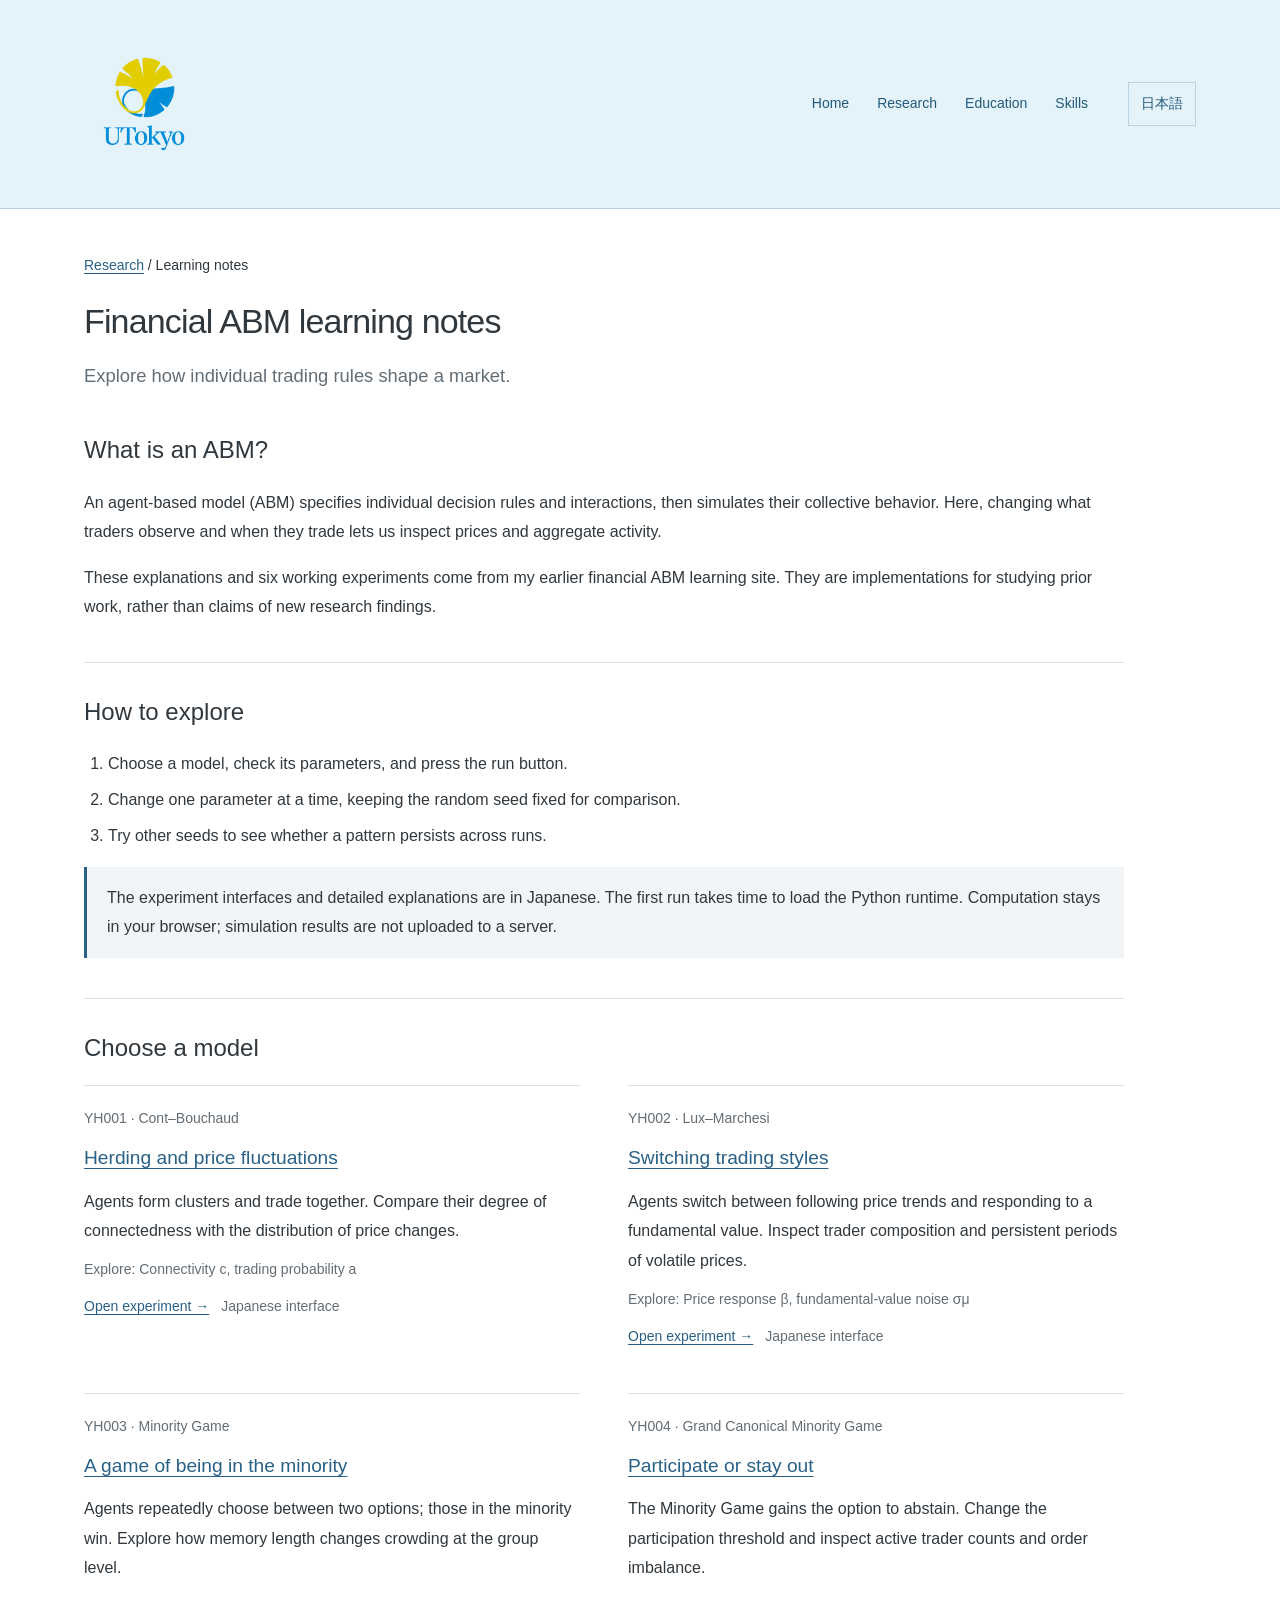
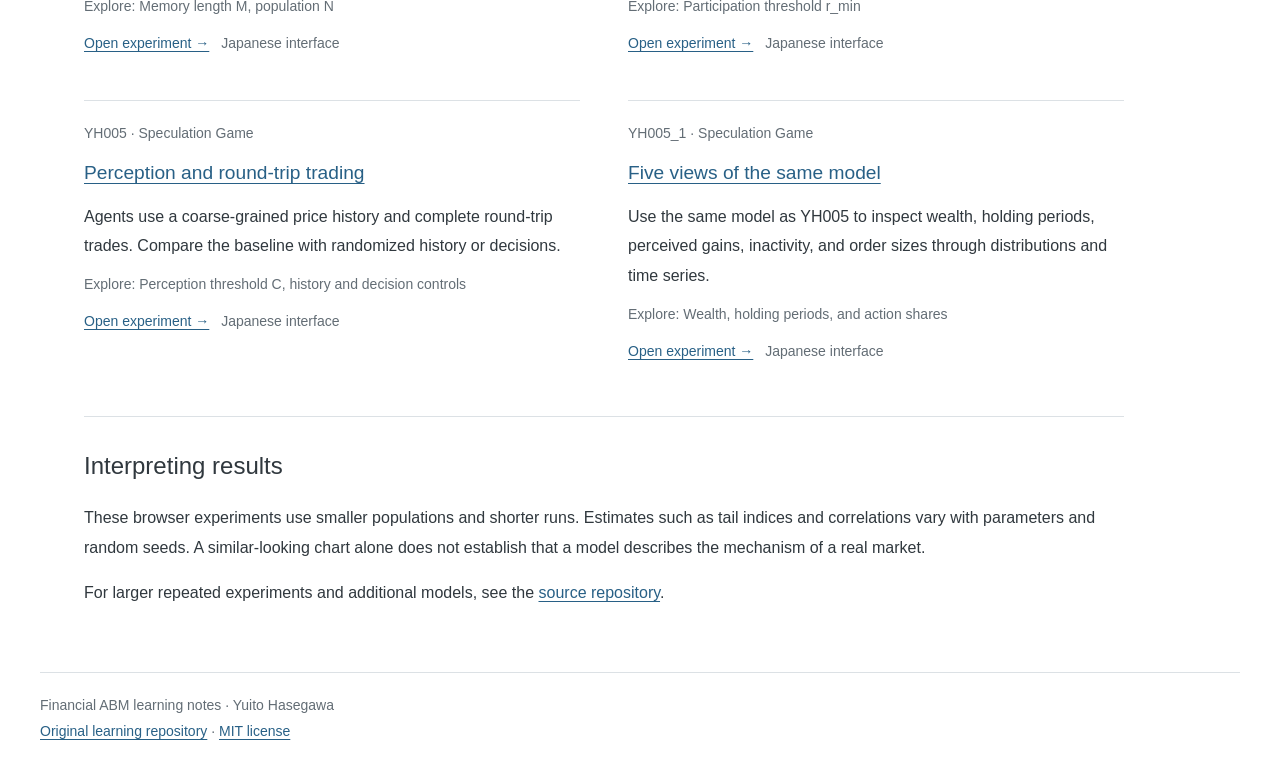
==== abm/index.html @ b1be84e9 "Split profile into pages and restore financial ABM playground" ====
<!DOCTYPE html>
<html lang="ja"><head><meta charset="utf-8"><meta name="viewport" content="width=device-width, initial-scale=1"><meta name="color-scheme" content="light dark">
<title data-ja="金融 ABM 学習ノート | 長谷川結音" data-en="Financial ABM learning notes | Yuito Hasegawa">金融 ABM 学習ノート | 長谷川結音</title>
<meta name="description" data-ja="金融市場のエージェントベースモデルを、解説と六つのブラウザ実験で学ぶノート。" data-en="Learning notes on financial agent-based models, with explanations and six browser experiments." content="金融市場のエージェントベースモデルを、解説と六つのブラウザ実験で学ぶノート。">
<link rel="stylesheet" href="../assets/style.css?v=20261004"><link rel="stylesheet" href="style.css"><script src="../assets/main.js?v=20261004-2" defer></script></head><body>
<a class="skip-link" href="#main"><span class="ja">本文へ移動</span><span class="en" lang="en">Skip to content</span></a>
<header class="site-header"><div class="header-inner page-shell">
  <img class="site-logo" src="../assets/utokyo-logo.jpg" alt="東京大学 / The University of Tokyo" width="1500" height="1638">
  <nav aria-label="サイト内ナビゲーション" data-label-ja="サイト内ナビゲーション" data-label-en="Site navigation"><a data-page-link href="../index.html"><span class="ja">ホーム</span><span class="en" lang="en">Home</span></a><a data-page-link href="../research.html"><span class="ja">研究</span><span class="en" lang="en">Research</span></a><a data-page-link href="../education.html"><span class="ja">学歴</span><span class="en" lang="en">Education</span></a><a data-page-link href="../skills.html"><span class="ja">スキル</span><span class="en" lang="en">Skills</span></a></nav>
  <button id="lang" type="button" hidden aria-label="Switch to English"><span class="ja">English</span><span class="en" lang="en">日本語</span></button>
</div></header>
<main id="main" class="page-shell abm-page" tabindex="-1">
<p class="abm-breadcrumb"><a data-page-link href="../research.html"><span class="ja">研究</span><span class="en" lang="en">Research</span></a> / <span class="ja">学習ノート</span><span class="en" lang="en">Learning notes</span></p>
<h1><span class="ja">金融 ABM 学習ノート</span><span class="en" lang="en">Financial ABM learning notes</span></h1>
<p class="abm-intro"><span class="ja">個々の売買ルールから、市場全体の動きを考える。</span><span class="en" lang="en">Explore how individual trading rules shape a market.</span></p>
<section class="content-section"><h2><span class="ja">ABM とは</span><span class="en" lang="en">What is an ABM?</span></h2><p><span class="ja">エージェントベースモデル（ABM）は、一人ひとりの行動ルールと相互作用を決め、その集まりがどのように動くかを計算する方法です。ここでは、市場の参加者が何を見て、いつ売買するかを変えながら、価格や取引の集計結果を観察します。</span><span class="en" lang="en">An agent-based model (ABM) specifies individual decision rules and interactions, then simulates their collective behavior. Here, changing what traders observe and when they trade lets us inspect prices and aggregate activity.</span></p><p><span class="ja">以前作成した金融 ABM の学習サイトから、解説とブラウザで動く六つの実験を移しました。先行研究を学ぶための実装例であり、このページ自体が新しい研究成果を主張するものではありません。</span><span class="en" lang="en">These explanations and six working experiments come from my earlier financial ABM learning site. They are implementations for studying prior work, rather than claims of new research findings.</span></p></section>
<section class="content-section"><h2><span class="ja">実験の読み方</span><span class="en" lang="en">How to explore</span></h2><ol class="abm-steps"><li><span class="ja">モデルを選び、パラメータを確認して「シミュレーション実行」を押します。</span><span class="en" lang="en">Choose a model, check its parameters, and press the run button.</span></li><li><span class="ja">まず一つのパラメータだけを変え、同じ乱数シードで比較します。</span><span class="en" lang="en">Change one parameter at a time, keeping the random seed fixed for comparison.</span></li><li><span class="ja">乱数シードも変えて、見えた特徴が一回だけの結果でないか確かめます。</span><span class="en" lang="en">Try other seeds to see whether a pattern persists across runs.</span></li></ol><p class="abm-callout"><span class="ja">操作画面とモデルの詳しい説明は日本語です。初回実行には Python 実行環境の読み込みが必要なため、時間がかかります。ブラウザ内で計算し、サーバーへの結果送信は行いません。</span><span class="en" lang="en">The experiment interfaces and detailed explanations are in Japanese. The first run takes time to load the Python runtime. Computation stays in your browser; simulation results are not uploaded to a server.</span></p></section>
<section class="content-section"><h2><span class="ja">モデルを選ぶ</span><span class="en" lang="en">Choose a model</span></h2><ol class="abm-models"><li><p class="entry-meta">YH001 · Cont–Bouchaud</p><h3><a data-page-link href="yh001.html"><span class="ja">群れと価格変動</span><span class="en" lang="en">Herding and price fluctuations</span></a></h3><p><span class="ja">エージェント同士のつながりからクラスタを作り、同じクラスタの人が一緒に売買します。つながりの強さと、価格変動の分布を見比べます。</span><span class="en" lang="en">Agents form clusters and trade together. Compare their degree of connectedness with the distribution of price changes.</span></p><p class="abm-observe"><span class="ja">見るポイント：連結度 c、取引確率 a</span><span class="en" lang="en">Explore: Connectivity c, trading probability a</span></p><p class="abm-demo-link"><a data-page-link href="yh001.html"><span class="ja">実験を開く →</span><span class="en" lang="en">Open experiment →</span></a> <span class="muted"><span class="ja">日本語の操作画面</span><span class="en" lang="en">Japanese interface</span></span></p></li><li><p class="entry-meta">YH002 · Lux–Marchesi</p><h3><a data-page-link href="yh002.html"><span class="ja">取引スタイルの切り替え</span><span class="en" lang="en">Switching trading styles</span></a></h3><p><span class="ja">価格のトレンドを追う人と、基準価格とのずれを見る人が行動を切り替えます。参加者の構成と、値動きの荒さが続く様子を調べます。</span><span class="en" lang="en">Agents switch between following price trends and responding to a fundamental value. Inspect trader composition and persistent periods of volatile prices.</span></p><p class="abm-observe"><span class="ja">見るポイント：価格反応 β、基準価格の雑音 σμ</span><span class="en" lang="en">Explore: Price response β, fundamental-value noise σμ</span></p><p class="abm-demo-link"><a data-page-link href="yh002.html"><span class="ja">実験を開く →</span><span class="en" lang="en">Open experiment →</span></a> <span class="muted"><span class="ja">日本語の操作画面</span><span class="en" lang="en">Japanese interface</span></span></p></li><li><p class="entry-meta">YH003 · Minority Game</p><h3><a data-page-link href="yh003.html"><span class="ja">少数派に入るゲーム</span><span class="en" lang="en">A game of being in the minority</span></a></h3><p><span class="ja">全員が二択を繰り返し、少数側を選んだ人が勝ちます。過去の記憶を長くすることが、集団の混雑にどう影響するかを試します。</span><span class="en" lang="en">Agents repeatedly choose between two options; those in the minority win. Explore how memory length changes crowding at the group level.</span></p><p class="abm-observe"><span class="ja">見るポイント：記憶長 M、人数 N</span><span class="en" lang="en">Explore: Memory length M, population N</span></p><p class="abm-demo-link"><a data-page-link href="yh003.html"><span class="ja">実験を開く →</span><span class="en" lang="en">Open experiment →</span></a> <span class="muted"><span class="ja">日本語の操作画面</span><span class="en" lang="en">Japanese interface</span></span></p></li><li><p class="entry-meta">YH004 · Grand Canonical Minority Game</p><h3><a data-page-link href="yh004.html"><span class="ja">参加する・見送る</span><span class="en" lang="en">Participate or stay out</span></a></h3><p><span class="ja">少数派ゲームに、取引を見送る選択肢を加えます。参加の基準を変え、市場に出てくる人数と注文の偏りを見ます。</span><span class="en" lang="en">The Minority Game gains the option to abstain. Change the participation threshold and inspect active trader counts and order imbalance.</span></p><p class="abm-observe"><span class="ja">見るポイント：参加閾値 r_min</span><span class="en" lang="en">Explore: Participation threshold r_min</span></p><p class="abm-demo-link"><a data-page-link href="yh004.html"><span class="ja">実験を開く →</span><span class="en" lang="en">Open experiment →</span></a> <span class="muted"><span class="ja">日本語の操作画面</span><span class="en" lang="en">Japanese interface</span></span></p></li><li><p class="entry-meta">YH005 · Speculation Game</p><h3><a data-page-link href="yh005.html"><span class="ja">認知と往復売買</span><span class="en" lang="en">Perception and round-trip trading</span></a></h3><p><span class="ja">粗く認識した価格履歴を使い、ポジションを開いてから閉じるまでを一組として売買します。履歴や意思決定をランダム化する比較条件も試せます。</span><span class="en" lang="en">Agents use a coarse-grained price history and complete round-trip trades. Compare the baseline with randomized history or decisions.</span></p><p class="abm-observe"><span class="ja">見るポイント：認知閾値 C、履歴・意思決定の比較条件</span><span class="en" lang="en">Explore: Perception threshold C, history and decision controls</span></p><p class="abm-demo-link"><a data-page-link href="yh005.html"><span class="ja">実験を開く →</span><span class="en" lang="en">Open experiment →</span></a> <span class="muted"><span class="ja">日本語の操作画面</span><span class="en" lang="en">Japanese interface</span></span></p></li><li><p class="entry-meta">YH005_1 · Speculation Game</p><h3><a data-page-link href="yh005_1.html"><span class="ja">同じモデルを五つの図で読む</span><span class="en" lang="en">Five views of the same model</span></a></h3><p><span class="ja">YH005 と同じモデルについて、富、保有期間、認知上の損益、待機、注文サイズを可視化します。分布と時系列を行き来して、集計値の内訳を調べます。</span><span class="en" lang="en">Use the same model as YH005 to inspect wealth, holding periods, perceived gains, inactivity, and order sizes through distributions and time series.</span></p><p class="abm-observe"><span class="ja">見るポイント：富・保有期間・行動割合の図</span><span class="en" lang="en">Explore: Wealth, holding periods, and action shares</span></p><p class="abm-demo-link"><a data-page-link href="yh005_1.html"><span class="ja">実験を開く →</span><span class="en" lang="en">Open experiment →</span></a> <span class="muted"><span class="ja">日本語の操作画面</span><span class="en" lang="en">Japanese interface</span></span></p></li></ol></section>
<section class="content-section"><h2><span class="ja">結果を読むときに</span><span class="en" lang="en">Interpreting results</span></h2><p><span class="ja">このブラウザ版は小さな人数・短い期間で試すためのものです。裾の指数や相関などの推定値は設定と乱数で変わります。グラフの形が似ていることだけで、現実の市場の仕組みが正しいと判断することはできません。</span><span class="en" lang="en">These browser experiments use smaller populations and shorter runs. Estimates such as tail indices and correlations vary with parameters and random seeds. A similar-looking chart alone does not establish that a model describes the mechanism of a real market.</span></p><p><span class="ja">本格的な反復実験や追加のモデルは</span><span class="en" lang="en">For larger repeated experiments and additional models, see the</span> <a href="https://github.com/yuitokyouni/financial-abm-lab/tree/34492e2b954e38f96f81f1f251434fe232f3548a/imported/speculation-game-info"><span class="ja">元のリポジトリ</span><span class="en" lang="en">source repository</span></a><span class="ja">を参照してください。</span><span class="en" lang="en">.</span></p></section>
</main><footer class="site-footer page-shell"><p><span class="ja">金融 ABM 学習ノート · 長谷川結音</span><span class="en" lang="en">Financial ABM learning notes · Yuito Hasegawa</span></p><p><a href="https://github.com/yuitokyouni/financial-abm-lab/tree/34492e2b954e38f96f81f1f251434fe232f3548a/imported/speculation-game-info"><span class="ja">元の学習リポジトリ</span><span class="en" lang="en">Original learning repository</span></a> · <a href="LICENSE">MIT license</a></p></footer></body></html>
---- assets/style.css ----
:root {
  color-scheme: light dark;
  --paper: #fff;
  --ink: #30383e;
  --muted: #636d75;
  --link: #286086;
  --line: #dce1e5;
  --header-bg: #e4f2fa;
}
html[lang="ja"] .en,
html[lang="en"] .ja,
[hidden] { display: none !important; }
* { box-sizing: border-box; }
html { scroll-padding-top: 2rem; }
body {
  margin: 0;
  color: var(--ink);
  background: var(--paper);
  font-family: -apple-system, BlinkMacSystemFont, "Segoe UI", "Hiragino Sans", "Noto Sans JP", sans-serif;
  font-size: 1rem;
  line-height: 1.85;
  overflow-wrap: anywhere;
}
.page-shell { max-width: 75rem; margin-inline: auto; padding-inline: 2.75rem; }
a { color: var(--link); text-underline-offset: .2em; text-decoration-thickness: 1px; }
a:hover { text-decoration-thickness: 2px; }
a:focus-visible, button:focus-visible { outline: 2px solid var(--link); outline-offset: 5px; }
p { margin: 0 0 1rem; }
h1, h2, h3 { color: var(--ink); }
h1 { margin: 0; font-size: 2.125rem; line-height: 1.3; font-weight: 500; letter-spacing: -.025em; }
h2 { margin: 0 0 1.3rem; font-size: 1.5rem; line-height: 1.4; font-weight: 400; }
h3 { margin: 0 0 .4rem; font-size: 1.0625rem; line-height: 1.7; font-weight: 600; }
.muted, .entry-meta { color: var(--muted); }
.skip-link { position: absolute; top: .5rem; left: 1rem; z-index: 2; padding: .5rem 1rem; background: var(--paper); transform: translateY(-200%); }
.skip-link:focus { transform: translateY(0); }
.site-header {
  isolation: isolate;
  --link: #245a7a;
  --line: #b9d4e4;
  color: #234b63;
  background: var(--header-bg);
  border-bottom: 1px solid var(--line);
}
.header-inner {
  display: flex;
  align-items: center;
  gap: 2.5rem;
  min-height: 13rem;
  padding-block: 1.75rem;
}
/* Keep the supplied artwork intact; white blends into the pale blue header. */
.site-logo { display: block; flex: none; width: 7.5rem; height: auto; mix-blend-mode: multiply; }
.site-header nav { display: flex; flex-wrap: wrap; gap: .25rem 1.75rem; margin-left: auto; }
.site-header nav a { display: inline-block; padding: .5rem 0; font-size: .875rem; text-decoration: none; }
.site-header nav a:hover { text-decoration: underline; }
.site-header nav a[aria-current="page"] { text-decoration: underline; text-decoration-thickness: 2px; text-underline-offset: .5rem; }
#lang { flex-shrink: 0; min-height: 2.75rem; padding: .4rem .75rem; color: var(--link); background: transparent; border: 1px solid var(--line); font: inherit; font-size: .875rem; cursor: pointer; }
#lang:hover { border-color: var(--link); }
.profile-layout { display: grid; grid-template-columns: minmax(0, 18rem) minmax(0, 1fr); gap: 4rem; padding: 3.25rem 0 4rem; }
.profile { padding-right: 2rem; border-right: 1px solid var(--line); }
.name-secondary { margin: .5rem 0 1.65rem; color: var(--muted); font-size: 1.0625rem; }
.profile-section { margin-top: 2rem; }
.profile-section h2 { margin-bottom: .8rem; color: var(--muted); font-size: .875rem; font-weight: 500; }
.profile-section p { margin-bottom: .85rem; }
.profile-links { padding: 0; margin: 0; list-style: none; }
.profile-links a { display: inline-block; padding: .25rem 0; }
.profile-links .muted { font-size: .875rem; }
main { min-width: 0; }
.page-content { max-width: 64rem; padding-block: 3rem 4.5rem; }
.page-heading { margin-bottom: 2.75rem; padding-bottom: 2rem; border-bottom: 1px solid var(--line); }
.eyebrow { margin-bottom: .65rem; color: var(--muted); font-size: .875rem; }
.reading-width { max-width: 48rem; }
.text-link { display: inline-block; margin-top: .25rem; }
.inline-links { display: flex; flex-wrap: wrap; gap: .5rem 1.75rem; }
.question-list { margin-top: 2rem; display: grid; grid-template-columns: 1fr 1fr; gap: 2rem; }
.question-list article { padding-left: 1.25rem; border-left: 2px solid var(--line); }
.question-list article p:last-child { margin-bottom: 0; }
.project-entry { margin-top: 2rem; }
.project-entry + .project-entry { padding-top: 1.75rem; border-top: 1px solid var(--line); }
.project-heading { display: flex; flex-wrap: wrap; align-items: baseline; justify-content: space-between; gap: .25rem 1.5rem; margin-bottom: .5rem; }
.detail-list { padding-left: 1.25rem; margin: 0 0 1rem; }
.content-section + .content-section { margin-top: 2.5rem; padding-top: 2rem; border-top: 1px solid var(--line); }
.content-section > :last-child { margin-bottom: 0; }
.entry-meta { margin: 0 0 .5rem; font-size: .875rem; line-height: 1.75; }
.research-entry p:last-child { margin-bottom: 0; }
.education-list { list-style: none; padding: 0; margin: 0; }
.education-list li { display: grid; grid-template-columns: 8.5rem minmax(0, 1fr); gap: 1.25rem; }
.education-list li + li { margin-top: 1.75rem; }
.education-list p { margin-bottom: 0; }
.skills-list { margin: 0; }
.skills-list > div { display: grid; grid-template-columns: 8.5rem minmax(0, 1fr); gap: 1.25rem; margin-top: .75rem; }
.skills-list dt { color: var(--muted); }
.skills-list dd { margin: 0; }
.site-footer { padding: 1.25rem 0 2rem; border-top: 1px solid var(--line); color: var(--muted); font-size: .875rem; }
.site-footer p { margin: 0; }
@media (max-width: 62rem) {
  .page-shell { padding-inline: 2rem; }
  .profile-layout { grid-template-columns: minmax(0, 15rem) minmax(0, 1fr); gap: 2.5rem; }
  .profile { padding-right: 1.5rem; }
  .education-list li, .skills-list > div { grid-template-columns: 1fr; gap: .25rem; }
  .desktop-break { display: none; }
}
@media (max-width: 46rem) {
  .page-shell { padding-inline: 1.25rem; }
  .header-inner { flex-wrap: wrap; gap: 1rem; min-height: 0; padding-block: 1.25rem; }
  .site-logo { width: 6rem; }
  .site-header nav { order: 3; flex-basis: 100%; margin-left: 0; gap: .25rem 1.75rem; }
  #lang { margin-left: auto; }
  .profile-layout { grid-template-columns: 1fr; gap: 2.25rem; padding: 2rem 0 3rem; }
  .profile { padding: 0 0 2rem; border-right: 0; border-bottom: 1px solid var(--line); }
  .profile-section { margin-top: 1.5rem; }
  .page-content { padding-block: 2rem 3rem; }
  .page-heading { margin-bottom: 2rem; padding-bottom: 1.5rem; }
  .question-list { grid-template-columns: 1fr; gap: 1.5rem; }
  .content-section + .content-section { margin-top: 2rem; padding-top: 1.75rem; }
}
@media (prefers-color-scheme: dark) {
  :root { --paper: #161b20; --ink: #e2e7eb; --muted: #a5afb8; --link: #92c4e5; --line: #35414b; }
}
@media print {
  :root { color-scheme: light; --paper: #fff; --ink: #222; --muted: #555; --link: #222; --line: #ccc; }
  @page { margin: 15mm; }
  body { max-width: none; padding: 0; font-size: 10pt; line-height: 1.55; }
  .page-shell { max-width: none; padding-inline: 0; }
  .site-header, .skip-link { display: none; }
  .profile-layout { display: block; padding: 0; }
  .page-content { padding-block: 0; }
  .page-heading { margin-bottom: 1rem; padding-bottom: 1rem; }
  .profile { padding: 0 0 1rem; margin-bottom: 1rem; border-right: 0; border-bottom: 1px solid var(--line); }
  h1 { font-size: 21pt; }
  h2 { font-size: 14pt; margin-bottom: .65rem; }
  h3 { font-size: 11pt; }
  .name-secondary, .profile-section p { margin-bottom: .5rem; }
  .profile-section { margin-top: .75rem; }
  .content-section + .content-section { margin-top: 1rem; padding-top: 1rem; }
  .education-list li, .skills-list > div { grid-template-columns: 8.5rem minmax(0, 1fr); }
  .education-list li + li { margin-top: .8rem; }
  .research-entry, .education-list li, .skills-list > div { break-inside: avoid; }
  h2, h3 { break-after: avoid; }
  a { text-decoration: none; }
  .site-footer { margin-top: 1rem; padding: .75rem 0 0; }
}
---- abm/style.css ----
/* ABM learning pages. Header, navigation, and typography come from myHP. */
.abm-page { padding-block: 2.75rem 4rem; }
.abm-breadcrumb, .legacy-demo .crumb { font-size: .875rem; margin-bottom: 1.25rem; }
.abm-intro { margin-block: 1rem 2.5rem; color: var(--muted); font-size: 1.15rem; }
.abm-page > .content-section { max-width: 65rem; }
.abm-page > .content-section + .content-section { margin-top: 2.5rem; }
.abm-steps { padding-left: 1.5rem; }
.abm-steps li + li { margin-top: .4rem; }
.abm-callout, .language-note { padding: 1rem 1.25rem; border-left: 3px solid var(--link); background: color-mix(in srgb, var(--link) 6%, var(--paper)); }
.abm-models { padding: 0; margin: 0; list-style: none; display: grid; grid-template-columns: repeat(2,minmax(0,1fr)); gap: 2rem 3rem; }
.abm-models li { border-top: 1px solid var(--line); padding-top: 1.25rem; }
.abm-models h3 { font-size: 1.2rem; font-weight: 500; margin-bottom: .75rem; }
.abm-models p { margin-bottom: .7rem; }
.abm-models .entry-meta, .abm-observe, .abm-demo-link { font-size: .875rem; }
.abm-observe { color: var(--muted); }
.abm-demo-link .muted { margin-left: .5rem; }
.abm-page code { font-size: .85em; overflow-wrap: anywhere; }
.legacy-demo .page { border-bottom: 1px solid var(--line); padding-bottom: 1rem; margin-bottom: 1.5rem; }
.legacy-demo h1 { font-size: clamp(1.5rem,3vw,2rem); }
.legacy-demo .paper { margin-top: .65rem; color: var(--muted); font-size: .85rem; }
.legacy-demo .lead { max-width: 55rem; }
.legacy-demo .language-note { font-size: .875rem; }
.legacy-demo .banner { margin: 1rem 0; padding: .8rem 1rem; border: 1px solid var(--line); font-size: .875rem; }
.legacy-demo .banner.hidden { display: none; }
.legacy-demo .banner.warn { border-color: #ba8738; }
.legacy-demo .layout { display: grid; grid-template-columns: 16rem minmax(0,1fr); align-items: start; gap: 2rem; margin-top: 2rem; }
.legacy-demo .controls { border: 1px solid var(--line); padding: 1.25rem; }
.legacy-demo .controls h2 { font-size: 1.125rem; margin-bottom: 1rem; }
.legacy-demo .ctl { margin-bottom: 1rem; }
.legacy-demo label { display: block; margin-bottom: .3rem; font-size: .875rem; }
.legacy-demo label .val { float: right; font-variant-numeric: tabular-nums; color: var(--link); }
.legacy-demo input[type="range"] { width: 100%; min-height: 1.75rem; accent-color: var(--link); }
.legacy-demo input[type="number"], .legacy-demo select { width: 100%; padding: .45rem .6rem; border: 1px solid var(--line); background: var(--paper); color: var(--ink); font: inherit; font-size: .875rem; }
.legacy-demo input:focus-visible, .legacy-demo select:focus-visible, .legacy-demo summary:focus-visible { outline: 2px solid var(--link); outline-offset: 3px; }
.legacy-demo .hint { font-size: .75rem; color: var(--muted); line-height: 1.6; }
.legacy-demo .run, .legacy-demo .ghost { width: 100%; min-height: 2.75rem; padding: .65rem; font: inherit; font-size: .875rem; cursor: pointer; border: 1px solid var(--link); border-radius: 0; }
.legacy-demo .run { background: var(--link); color: var(--paper); font-weight: 600; }
.legacy-demo .ghost { margin-top: .65rem; background: transparent; color: var(--link); }
.legacy-demo button:disabled { cursor: wait; opacity: .55; }
.legacy-demo .status { margin-top: 1rem; font-size: .8rem; line-height: 1.6; min-height: 1.5rem; }
.legacy-demo .dot { display: inline-block; width: .5rem; height: .5rem; border-radius: 50%; margin-right: .45rem; background: var(--muted); }
.legacy-demo .busy .dot { background: #ba8738; }
.legacy-demo .ok .dot { background: #2b9f81; }
.legacy-demo .err .dot { background: #d96960; }
.legacy-demo .simulation-results, .legacy-demo .plots, .legacy-demo .plot { min-width: 0; }
.legacy-demo .metrics { display: flex; flex-wrap: wrap; gap: 1rem; margin: 0 0 1rem; }
.legacy-demo .metric { border-bottom: 1px solid var(--line); padding: .25rem 0 .5rem; min-width: 7rem; }
.legacy-demo .metric .k { font-size: .75rem; color: var(--muted); }
.legacy-demo .metric .v { font-variant-numeric: tabular-nums; font-size: 1.2rem; }
.legacy-demo .plots { display: grid; grid-template-columns: 1fr; gap: 1.25rem; }
.legacy-demo .plot { border: 1px solid var(--line); padding: .5rem; }
.legacy-demo .plot .cap { padding: .25rem .5rem; font-size: .8rem; color: var(--muted); }
.legacy-demo .notes { margin-top: 2rem; padding-top: 1rem; border-top: 1px solid var(--line); font-size: .875rem; }
.legacy-demo .notes summary { cursor: pointer; font-size: 1rem; padding-block: .5rem; }
.legacy-demo .notes table { width: 100%; border-collapse: collapse; margin: 1rem 0; }
.legacy-demo .notes th, .legacy-demo .notes td { text-align: left; padding: .5rem; border: 1px solid var(--line); }
@media (max-width: 62rem) {
  .legacy-demo .layout { grid-template-columns: 1fr; }
  .legacy-demo #controls { display: grid; grid-template-columns: repeat(2,minmax(0,1fr)); gap: 0 1.5rem; }
}
@media (max-width: 46rem) {
  .abm-page { padding-block: 2rem 3rem; }
  .abm-models { grid-template-columns: 1fr; gap: 1.5rem; }
  .legacy-demo #controls { grid-template-columns: 1fr; }
  .legacy-demo .layout { gap: 1.5rem; }
}
@media print {
  .abm-page { padding-block: 0; }
  .abm-models { display: block; }
  .abm-models li { break-inside: avoid; margin-bottom: 1rem; }
  .abm-demo-link, .abm-breadcrumb, .legacy-demo .controls, .legacy-demo .language-note, .legacy-demo .banner, .legacy-demo .crumb { display: none; }
  .legacy-demo .layout { display: block; }
  .legacy-demo .plot { break-inside: avoid; }
}
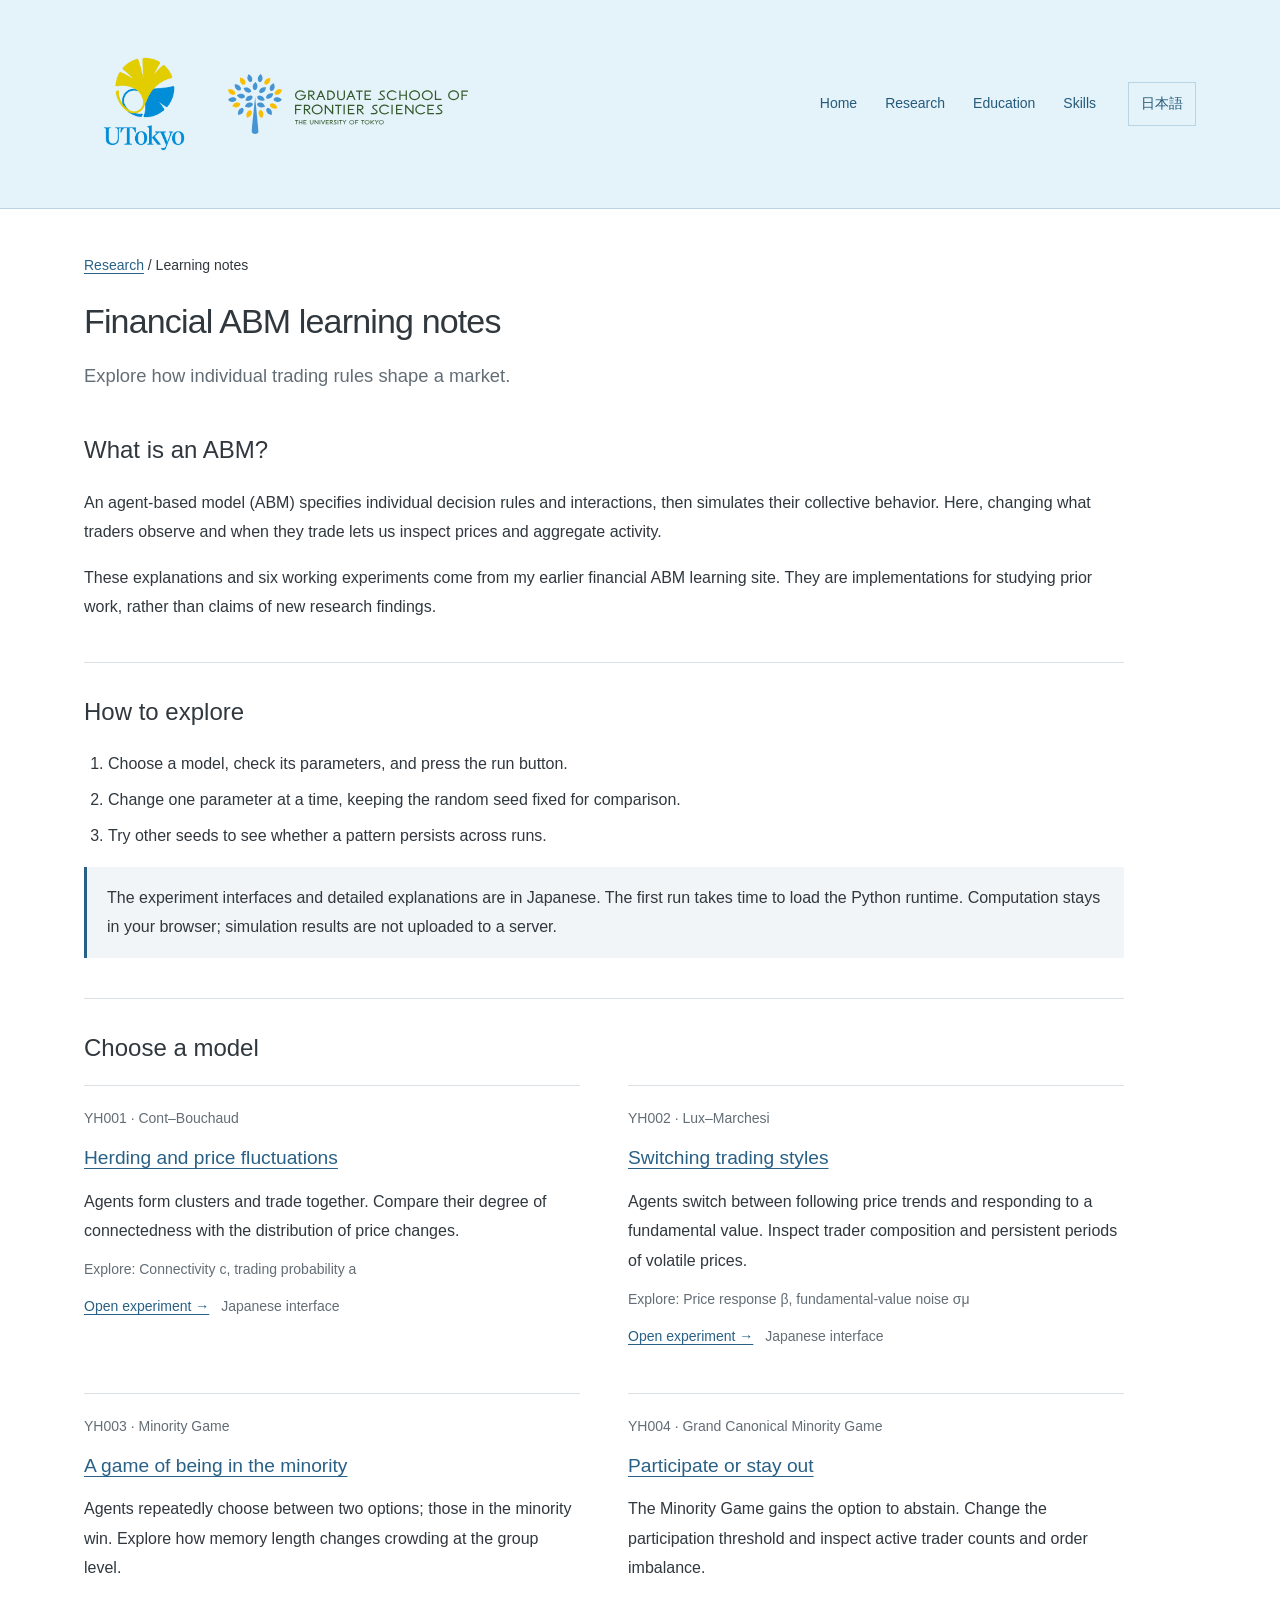
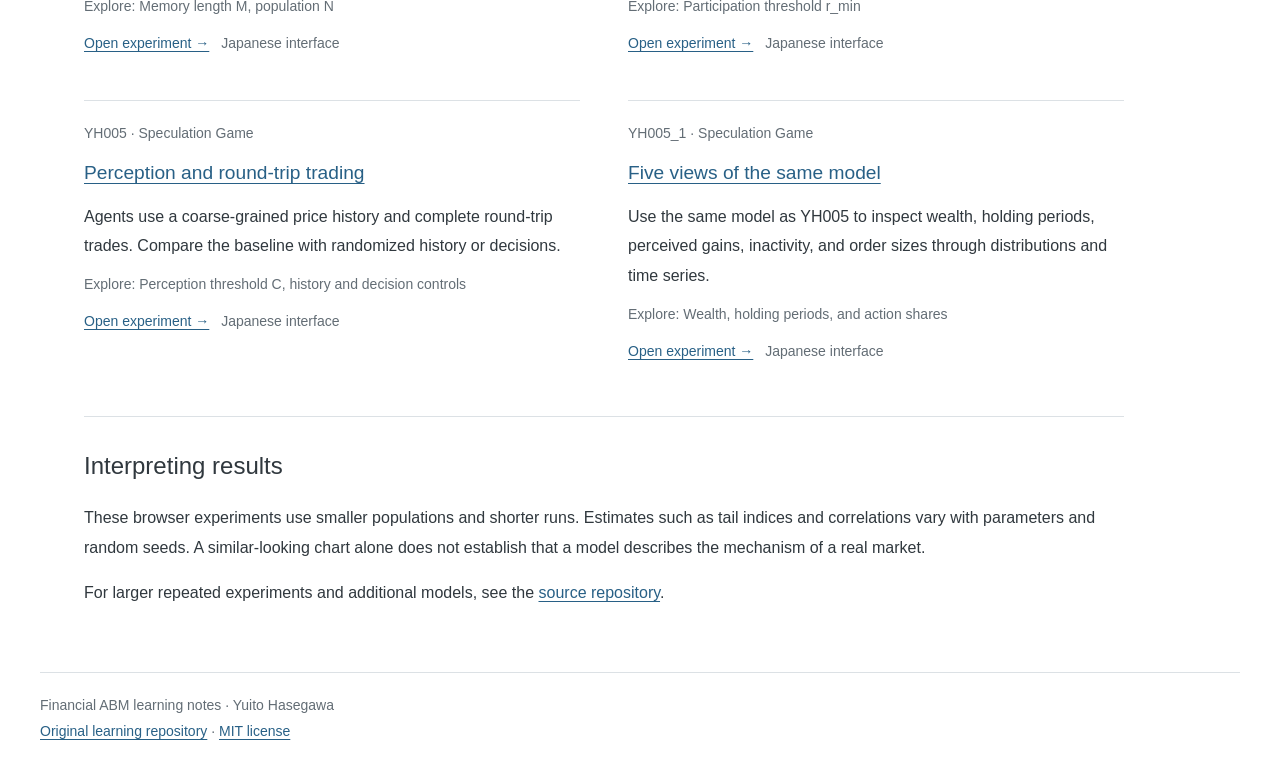
==== commit f213c05e: "Link institutional logos and correct affiliation details" ====
--- a/abm/index.html
+++ b/abm/index.html
@@ -2,10 +2,13 @@
 <html lang="ja"><head><meta charset="utf-8"><meta name="viewport" content="width=device-width, initial-scale=1"><meta name="color-scheme" content="light dark">
 <title data-ja="金融 ABM 学習ノート | 長谷川結音" data-en="Financial ABM learning notes | Yuito Hasegawa">金融 ABM 学習ノート | 長谷川結音</title>
 <meta name="description" data-ja="金融市場のエージェントベースモデルを、解説と六つのブラウザ実験で学ぶノート。" data-en="Learning notes on financial agent-based models, with explanations and six browser experiments." content="金融市場のエージェントベースモデルを、解説と六つのブラウザ実験で学ぶノート。">
-<link rel="stylesheet" href="../assets/style.css?v=20261004"><link rel="stylesheet" href="style.css"><script src="../assets/main.js?v=20261004-2" defer></script></head><body>
+<link rel="stylesheet" href="../assets/style.css?v=20261004-logos"><link rel="stylesheet" href="style.css"><script src="../assets/main.js?v=20261004-2" defer></script></head><body>
 <a class="skip-link" href="#main"><span class="ja">本文へ移動</span><span class="en" lang="en">Skip to content</span></a>
 <header class="site-header"><div class="header-inner page-shell">
-  <img class="site-logo" src="../assets/utokyo-logo.jpg" alt="東京大学 / The University of Tokyo" width="1500" height="1638">
+  <div class="site-branding">
+        <a class="logo-link" href="https://www.u-tokyo.ac.jp/" aria-label="東京大学トップページ" data-label-ja="東京大学トップページ" data-label-en="The University of Tokyo home page"><img class="site-logo" src="../assets/utokyo-logo.jpg" alt="UTokyo" width="1500" height="1638"></a>
+        <a class="logo-link gsfs-logo-link" href="https://www.k.u-tokyo.ac.jp/" aria-label="新領域創成科学研究科トップページ" data-label-ja="新領域創成科学研究科トップページ" data-label-en="Graduate School of Frontier Sciences home page"><img class="gsfs-logo" src="../assets/gsfs-logo.svg" alt="Graduate School of Frontier Sciences, The University of Tokyo" width="458" height="116"></a>
+      </div>
   <nav aria-label="サイト内ナビゲーション" data-label-ja="サイト内ナビゲーション" data-label-en="Site navigation"><a data-page-link href="../index.html"><span class="ja">ホーム</span><span class="en" lang="en">Home</span></a><a data-page-link href="../research.html"><span class="ja">研究</span><span class="en" lang="en">Research</span></a><a data-page-link href="../education.html"><span class="ja">学歴</span><span class="en" lang="en">Education</span></a><a data-page-link href="../skills.html"><span class="ja">スキル</span><span class="en" lang="en">Skills</span></a></nav>
   <button id="lang" type="button" hidden aria-label="Switch to English"><span class="ja">English</span><span class="en" lang="en">日本語</span></button>
 </div></header>
--- a/assets/style.css
+++ b/assets/style.css
@@ -44,12 +44,16 @@
 .header-inner {
   display: flex;
   align-items: center;
-  gap: 2.5rem;
+  gap: 2rem;
   min-height: 13rem;
   padding-block: 1.75rem;
 }
 /* Keep the supplied artwork intact; white blends into the pale blue header. */
+.site-branding { display: flex; align-items: center; gap: 1.5rem; min-width: 0; }
+.logo-link { display: block; flex: none; }
+.gsfs-logo-link { flex-shrink: 1; min-width: 0; }
 .site-logo { display: block; flex: none; width: 7.5rem; height: auto; mix-blend-mode: multiply; }
+.gsfs-logo { display: block; width: 15rem; max-width: 100%; height: auto; }
 .site-header nav { display: flex; flex-wrap: wrap; gap: .25rem 1.75rem; margin-left: auto; }
 .site-header nav a { display: inline-block; padding: .5rem 0; font-size: .875rem; text-decoration: none; }
 .site-header nav a:hover { text-decoration: underline; }
@@ -95,6 +99,9 @@
 .site-footer p { margin: 0; }
 @media (max-width: 62rem) {
   .page-shell { padding-inline: 2rem; }
+  .header-inner { flex-wrap: wrap; }
+  .site-branding { margin-right: auto; }
+  .site-header nav { order: 3; flex-basis: 100%; margin-left: 0; }
   .profile-layout { grid-template-columns: minmax(0, 15rem) minmax(0, 1fr); gap: 2.5rem; }
   .profile { padding-right: 1.5rem; }
   .education-list li, .skills-list > div { grid-template-columns: 1fr; gap: .25rem; }
@@ -104,8 +111,10 @@
   .page-shell { padding-inline: 1.25rem; }
   .header-inner { flex-wrap: wrap; gap: 1rem; min-height: 0; padding-block: 1.25rem; }
   .site-logo { width: 6rem; }
-  .site-header nav { order: 3; flex-basis: 100%; margin-left: 0; gap: .25rem 1.75rem; }
-  #lang { margin-left: auto; }
+  .site-branding { flex-basis: 100%; }
+  .gsfs-logo { width: 13rem; }
+  .site-header nav { order: 2; flex: 1; gap: .25rem 1rem; }
+  #lang { order: 3; margin-left: auto; }
   .profile-layout { grid-template-columns: 1fr; gap: 2.25rem; padding: 2rem 0 3rem; }
   .profile { padding: 0 0 2rem; border-right: 0; border-bottom: 1px solid var(--line); }
   .profile-section { margin-top: 1.5rem; }
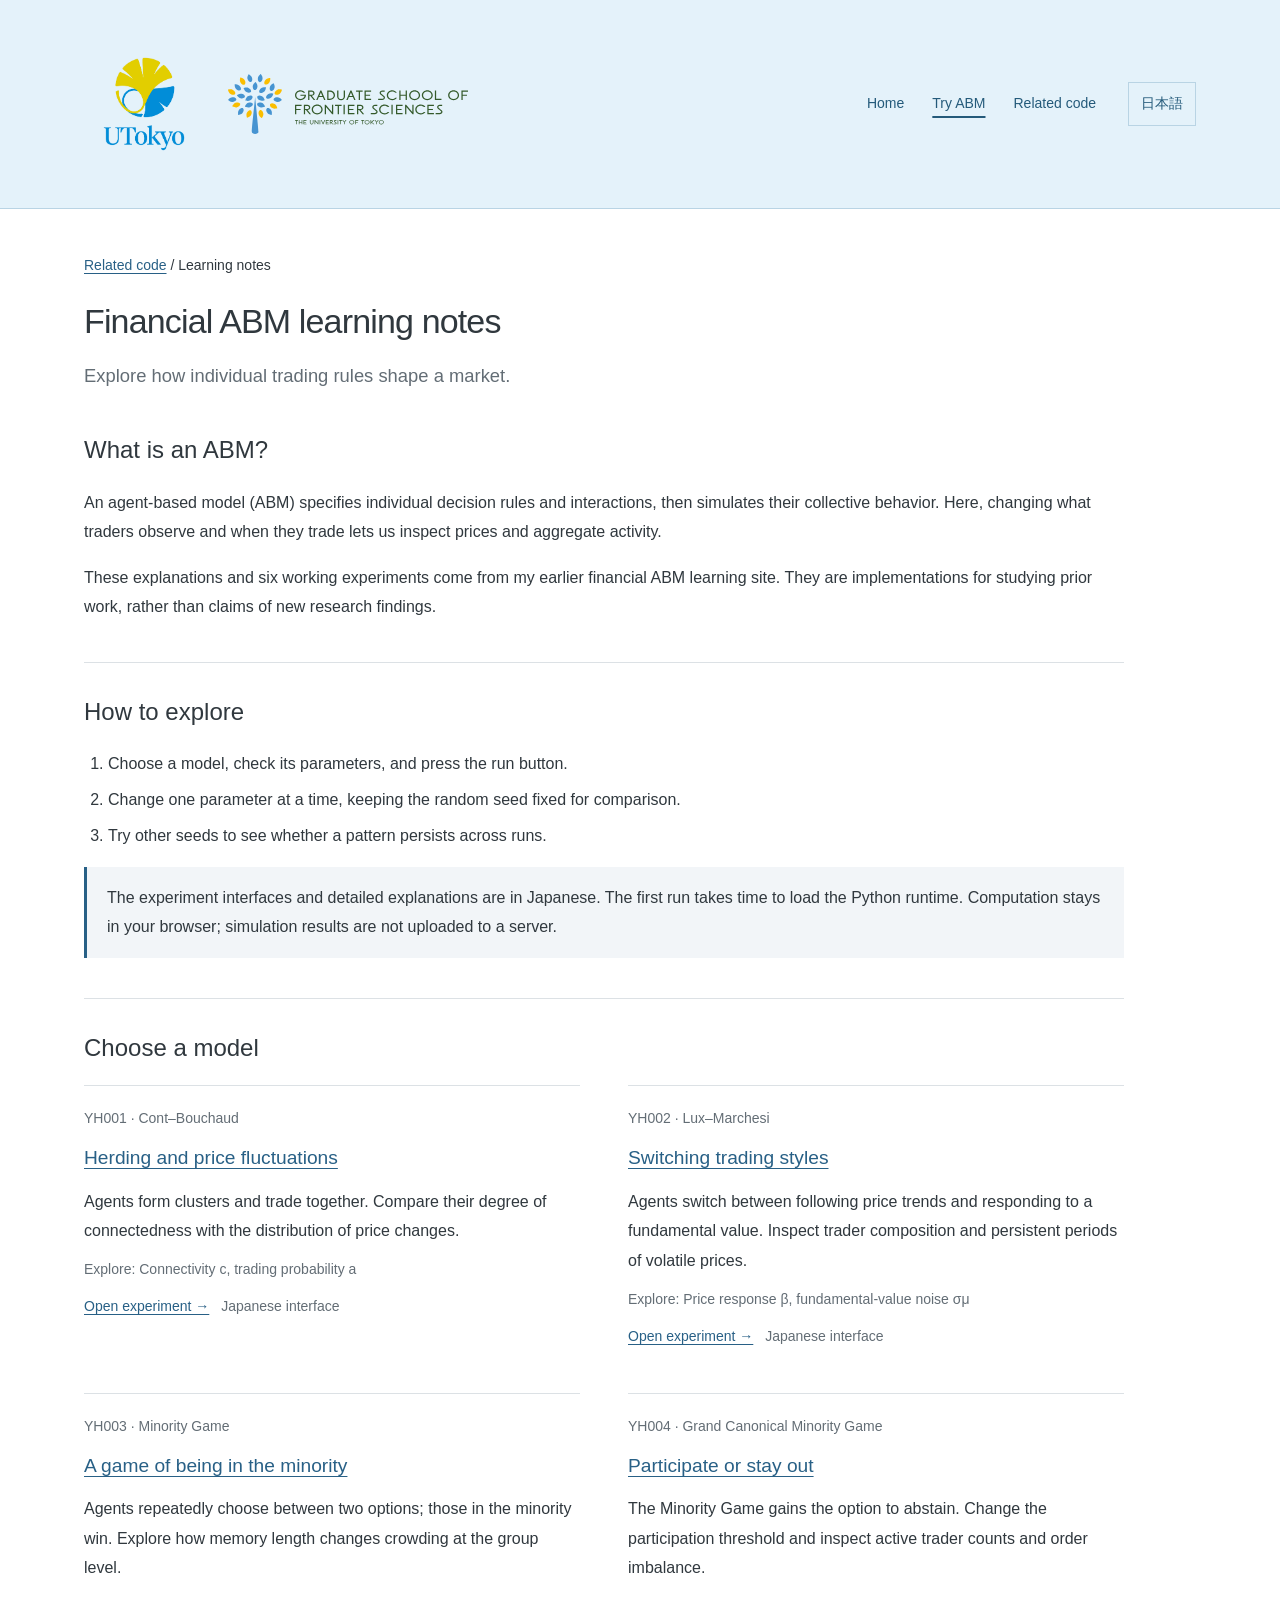
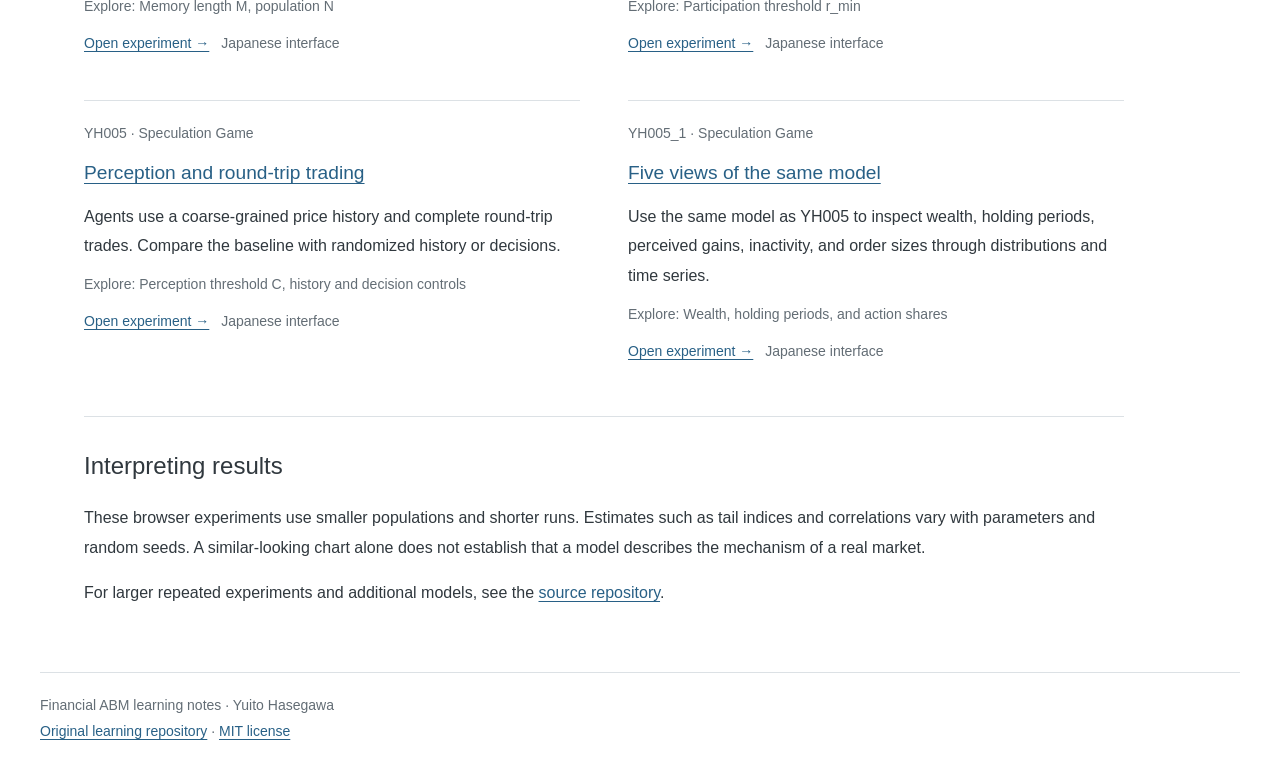
==== commit bf47eb47: "Restore integrated profile with links to ABM and related code" ====
--- a/abm/index.html
+++ b/abm/index.html
@@ -2,18 +2,18 @@
 <html lang="ja"><head><meta charset="utf-8"><meta name="viewport" content="width=device-width, initial-scale=1"><meta name="color-scheme" content="light dark">
 <title data-ja="金融 ABM 学習ノート | 長谷川結音" data-en="Financial ABM learning notes | Yuito Hasegawa">金融 ABM 学習ノート | 長谷川結音</title>
 <meta name="description" data-ja="金融市場のエージェントベースモデルを、解説と六つのブラウザ実験で学ぶノート。" data-en="Learning notes on financial agent-based models, with explanations and six browser experiments." content="金融市場のエージェントベースモデルを、解説と六つのブラウザ実験で学ぶノート。">
-<link rel="stylesheet" href="../assets/style.css?v=20261004-logos"><link rel="stylesheet" href="style.css"><script src="../assets/main.js?v=20261004-2" defer></script></head><body>
+<link rel="stylesheet" href="../assets/style.css?v=20261004-logos"><link rel="stylesheet" href="style.css"><script src="../assets/main.js?v=20261004-profile" defer></script></head><body>
 <a class="skip-link" href="#main"><span class="ja">本文へ移動</span><span class="en" lang="en">Skip to content</span></a>
 <header class="site-header"><div class="header-inner page-shell">
   <div class="site-branding">
         <a class="logo-link" href="https://www.u-tokyo.ac.jp/" aria-label="東京大学トップページ" data-label-ja="東京大学トップページ" data-label-en="The University of Tokyo home page"><img class="site-logo" src="../assets/utokyo-logo.jpg" alt="UTokyo" width="1500" height="1638"></a>
         <a class="logo-link gsfs-logo-link" href="https://www.k.u-tokyo.ac.jp/" aria-label="新領域創成科学研究科トップページ" data-label-ja="新領域創成科学研究科トップページ" data-label-en="Graduate School of Frontier Sciences home page"><img class="gsfs-logo" src="../assets/gsfs-logo.svg" alt="Graduate School of Frontier Sciences, The University of Tokyo" width="458" height="116"></a>
       </div>
-  <nav aria-label="サイト内ナビゲーション" data-label-ja="サイト内ナビゲーション" data-label-en="Site navigation"><a data-page-link href="../index.html"><span class="ja">ホーム</span><span class="en" lang="en">Home</span></a><a data-page-link href="../research.html"><span class="ja">研究</span><span class="en" lang="en">Research</span></a><a data-page-link href="../education.html"><span class="ja">学歴</span><span class="en" lang="en">Education</span></a><a data-page-link href="../skills.html"><span class="ja">スキル</span><span class="en" lang="en">Skills</span></a></nav>
+  <nav aria-label="サイト内ナビゲーション" data-label-ja="サイト内ナビゲーション" data-label-en="Site navigation"><a data-page-link="../index.html" href="../index.html"><span class="ja">ホーム</span><span class="en" lang="en">Home</span></a><a data-page-link="index.html" href="index.html" aria-current="page"><span class="ja">ABMを試す</span><span class="en" lang="en">Try ABM</span></a><a data-page-link="../research.html" href="../research.html"><span class="ja">関連するコード</span><span class="en" lang="en">Related code</span></a></nav>
   <button id="lang" type="button" hidden aria-label="Switch to English"><span class="ja">English</span><span class="en" lang="en">日本語</span></button>
 </div></header>
 <main id="main" class="page-shell abm-page" tabindex="-1">
-<p class="abm-breadcrumb"><a data-page-link href="../research.html"><span class="ja">研究</span><span class="en" lang="en">Research</span></a> / <span class="ja">学習ノート</span><span class="en" lang="en">Learning notes</span></p>
+<p class="abm-breadcrumb"><a data-page-link="../research.html" href="../research.html"><span class="ja">関連するコード</span><span class="en" lang="en">Related code</span></a> / <span class="ja">学習ノート</span><span class="en" lang="en">Learning notes</span></p>
 <h1><span class="ja">金融 ABM 学習ノート</span><span class="en" lang="en">Financial ABM learning notes</span></h1>
 <p class="abm-intro"><span class="ja">個々の売買ルールから、市場全体の動きを考える。</span><span class="en" lang="en">Explore how individual trading rules shape a market.</span></p>
 <section class="content-section"><h2><span class="ja">ABM とは</span><span class="en" lang="en">What is an ABM?</span></h2><p><span class="ja">エージェントベースモデル（ABM）は、一人ひとりの行動ルールと相互作用を決め、その集まりがどのように動くかを計算する方法です。ここでは、市場の参加者が何を見て、いつ売買するかを変えながら、価格や取引の集計結果を観察します。</span><span class="en" lang="en">An agent-based model (ABM) specifies individual decision rules and interactions, then simulates their collective behavior. Here, changing what traders observe and when they trade lets us inspect prices and aggregate activity.</span></p><p><span class="ja">以前作成した金融 ABM の学習サイトから、解説とブラウザで動く六つの実験を移しました。先行研究を学ぶための実装例であり、このページ自体が新しい研究成果を主張するものではありません。</span><span class="en" lang="en">These explanations and six working experiments come from my earlier financial ABM learning site. They are implementations for studying prior work, rather than claims of new research findings.</span></p></section>
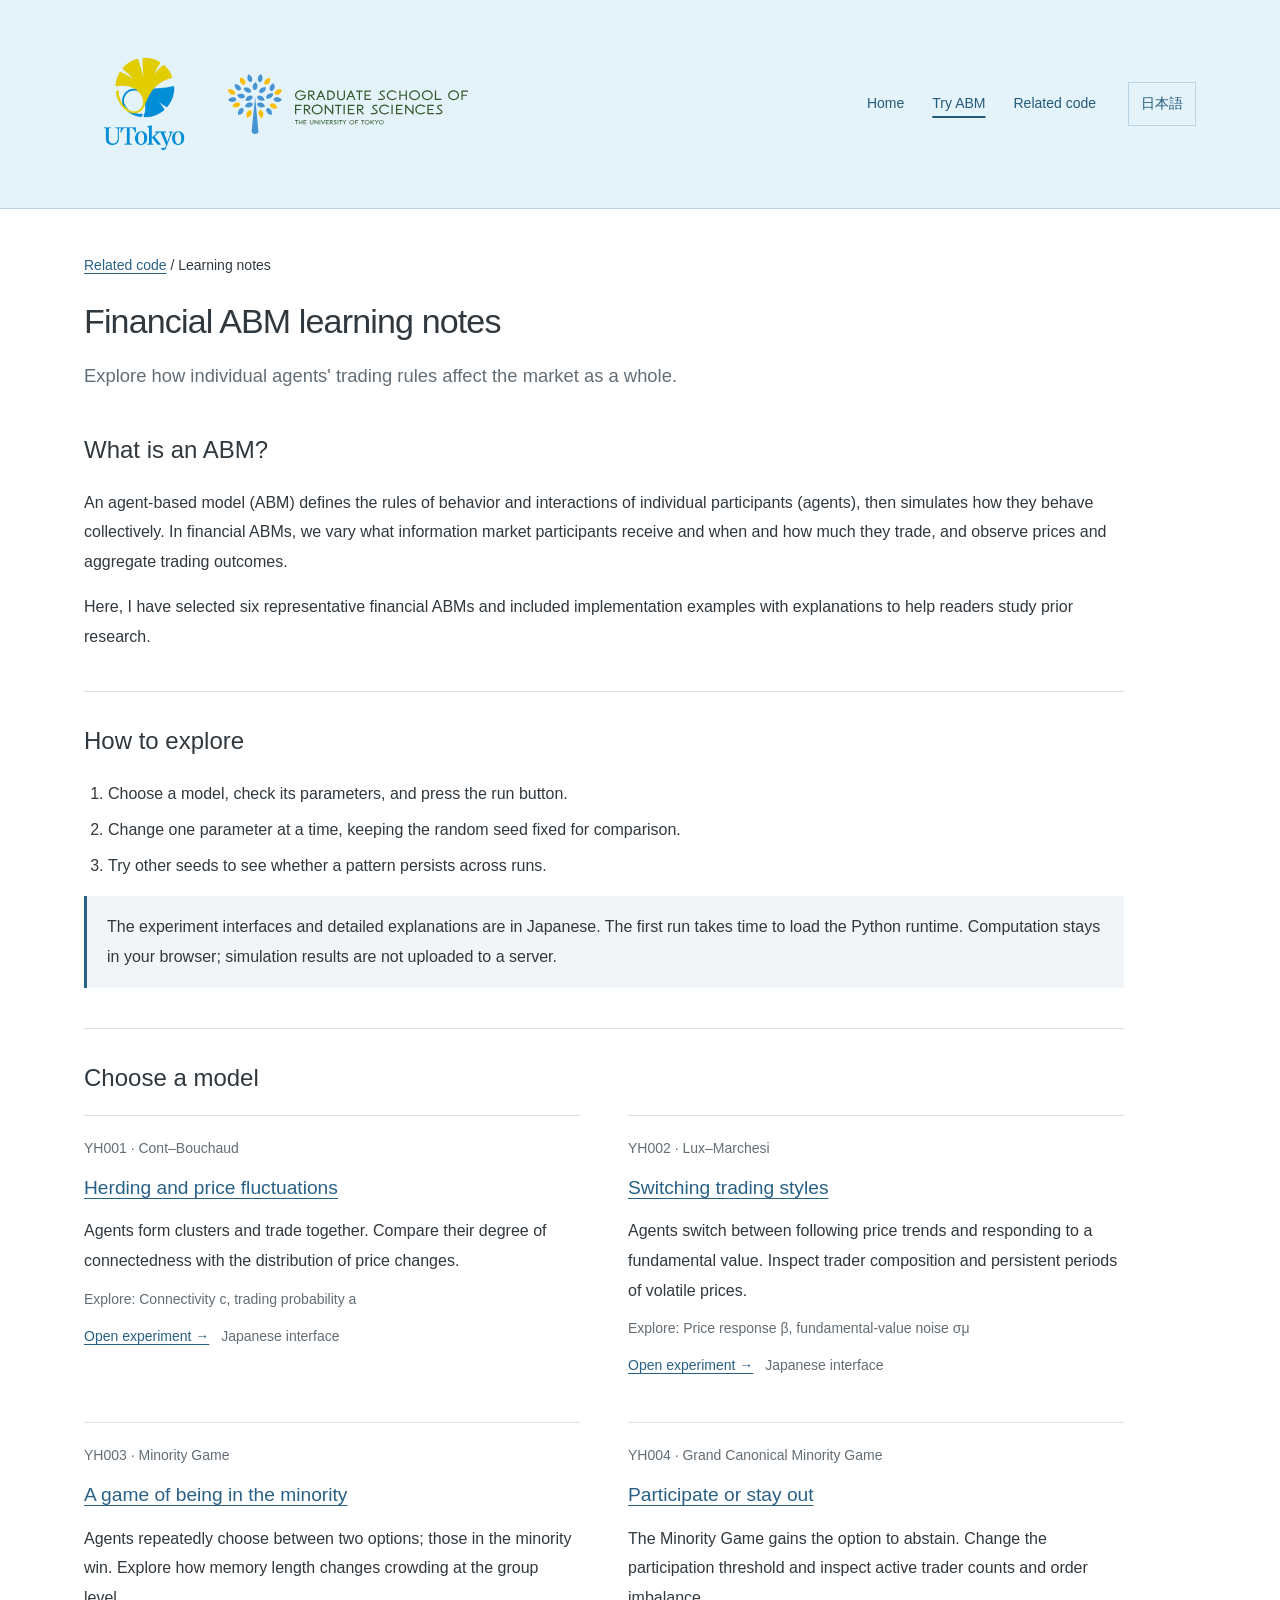
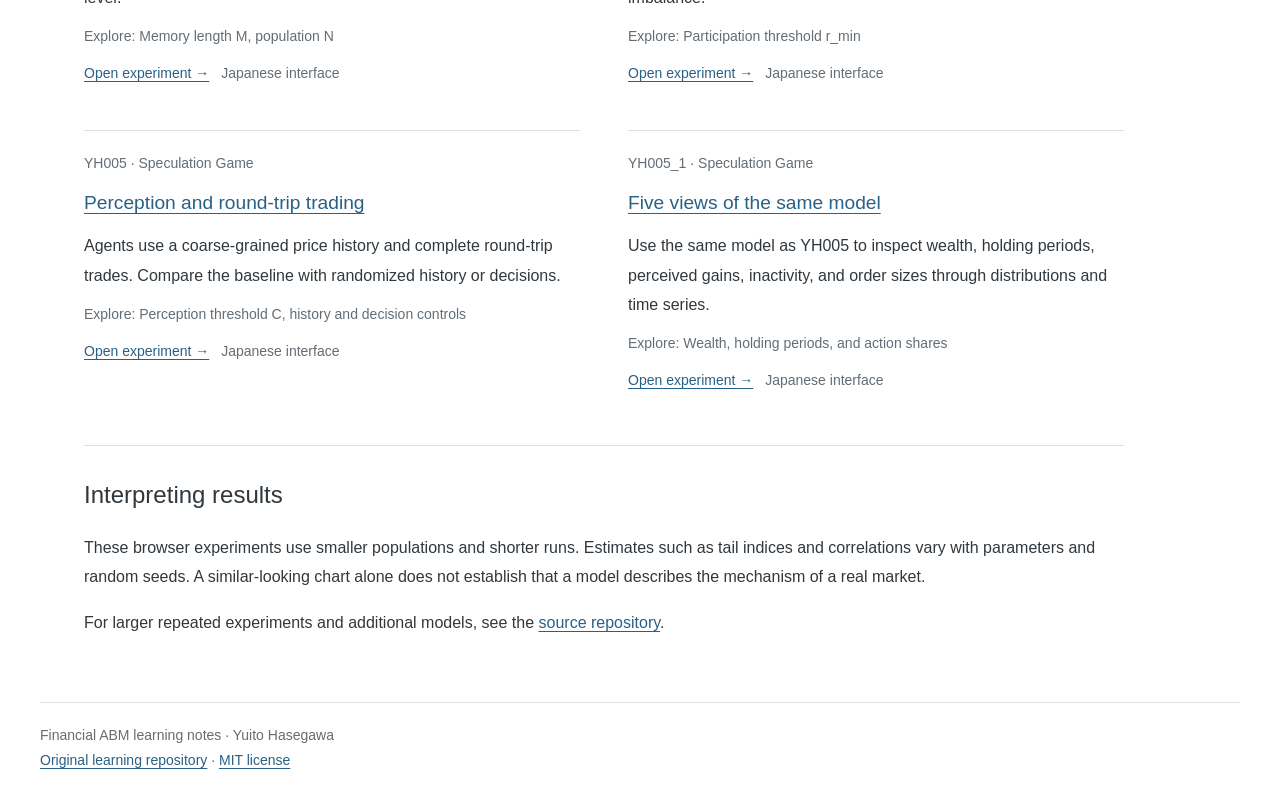
==== commit 08cdc5f0: "Specify campus address and revise financial ABM introduction" ====
--- a/abm/index.html
+++ b/abm/index.html
@@ -15,8 +15,8 @@
 <main id="main" class="page-shell abm-page" tabindex="-1">
 <p class="abm-breadcrumb"><a data-page-link="../research.html" href="../research.html"><span class="ja">関連するコード</span><span class="en" lang="en">Related code</span></a> / <span class="ja">学習ノート</span><span class="en" lang="en">Learning notes</span></p>
 <h1><span class="ja">金融 ABM 学習ノート</span><span class="en" lang="en">Financial ABM learning notes</span></h1>
-<p class="abm-intro"><span class="ja">個々の売買ルールから、市場全体の動きを考える。</span><span class="en" lang="en">Explore how individual trading rules shape a market.</span></p>
-<section class="content-section"><h2><span class="ja">ABM とは</span><span class="en" lang="en">What is an ABM?</span></h2><p><span class="ja">エージェントベースモデル（ABM）は、一人ひとりの行動ルールと相互作用を決め、その集まりがどのように動くかを計算する方法です。ここでは、市場の参加者が何を見て、いつ売買するかを変えながら、価格や取引の集計結果を観察します。</span><span class="en" lang="en">An agent-based model (ABM) specifies individual decision rules and interactions, then simulates their collective behavior. Here, changing what traders observe and when they trade lets us inspect prices and aggregate activity.</span></p><p><span class="ja">以前作成した金融 ABM の学習サイトから、解説とブラウザで動く六つの実験を移しました。先行研究を学ぶための実装例であり、このページ自体が新しい研究成果を主張するものではありません。</span><span class="en" lang="en">These explanations and six working experiments come from my earlier financial ABM learning site. They are implementations for studying prior work, rather than claims of new research findings.</span></p></section>
+<p class="abm-intro"><span class="ja">個々のエージェントの売買ルールが市場全体に与える影響を考える。</span><span class="en" lang="en">Explore how individual agents' trading rules affect the market as a whole.</span></p>
+<section class="content-section"><h2><span class="ja">ABM とは</span><span class="en" lang="en">What is an ABM?</span></h2><p><span class="ja">エージェントベースモデル (ABM) は、一人ひとり参加者 (エージェント) の行動ルールと相互作用を定め、それらの集まりがどのように動くかを計算する方法です。特に金融ABMの文脈では、市場の参加者がどのような情報を受け取りいつどれくらい売買するかを変えながら、価格や取引の集計結果を観察します。</span><span class="en" lang="en">An agent-based model (ABM) defines the rules of behavior and interactions of individual participants (agents), then simulates how they behave collectively. In financial ABMs, we vary what information market participants receive and when and how much they trade, and observe prices and aggregate trading outcomes.</span></p><p><span class="ja">ここでは、代表的な金融ABMを6つピックアップし、先行研究を学ぶための実装例を解説と一緒に載せてみました。</span><span class="en" lang="en">Here, I have selected six representative financial ABMs and included implementation examples with explanations to help readers study prior research.</span></p></section>
 <section class="content-section"><h2><span class="ja">実験の読み方</span><span class="en" lang="en">How to explore</span></h2><ol class="abm-steps"><li><span class="ja">モデルを選び、パラメータを確認して「シミュレーション実行」を押します。</span><span class="en" lang="en">Choose a model, check its parameters, and press the run button.</span></li><li><span class="ja">まず一つのパラメータだけを変え、同じ乱数シードで比較します。</span><span class="en" lang="en">Change one parameter at a time, keeping the random seed fixed for comparison.</span></li><li><span class="ja">乱数シードも変えて、見えた特徴が一回だけの結果でないか確かめます。</span><span class="en" lang="en">Try other seeds to see whether a pattern persists across runs.</span></li></ol><p class="abm-callout"><span class="ja">操作画面とモデルの詳しい説明は日本語です。初回実行には Python 実行環境の読み込みが必要なため、時間がかかります。ブラウザ内で計算し、サーバーへの結果送信は行いません。</span><span class="en" lang="en">The experiment interfaces and detailed explanations are in Japanese. The first run takes time to load the Python runtime. Computation stays in your browser; simulation results are not uploaded to a server.</span></p></section>
 <section class="content-section"><h2><span class="ja">モデルを選ぶ</span><span class="en" lang="en">Choose a model</span></h2><ol class="abm-models"><li><p class="entry-meta">YH001 · Cont–Bouchaud</p><h3><a data-page-link href="yh001.html"><span class="ja">群れと価格変動</span><span class="en" lang="en">Herding and price fluctuations</span></a></h3><p><span class="ja">エージェント同士のつながりからクラスタを作り、同じクラスタの人が一緒に売買します。つながりの強さと、価格変動の分布を見比べます。</span><span class="en" lang="en">Agents form clusters and trade together. Compare their degree of connectedness with the distribution of price changes.</span></p><p class="abm-observe"><span class="ja">見るポイント：連結度 c、取引確率 a</span><span class="en" lang="en">Explore: Connectivity c, trading probability a</span></p><p class="abm-demo-link"><a data-page-link href="yh001.html"><span class="ja">実験を開く →</span><span class="en" lang="en">Open experiment →</span></a> <span class="muted"><span class="ja">日本語の操作画面</span><span class="en" lang="en">Japanese interface</span></span></p></li><li><p class="entry-meta">YH002 · Lux–Marchesi</p><h3><a data-page-link href="yh002.html"><span class="ja">取引スタイルの切り替え</span><span class="en" lang="en">Switching trading styles</span></a></h3><p><span class="ja">価格のトレンドを追う人と、基準価格とのずれを見る人が行動を切り替えます。参加者の構成と、値動きの荒さが続く様子を調べます。</span><span class="en" lang="en">Agents switch between following price trends and responding to a fundamental value. Inspect trader composition and persistent periods of volatile prices.</span></p><p class="abm-observe"><span class="ja">見るポイント：価格反応 β、基準価格の雑音 σμ</span><span class="en" lang="en">Explore: Price response β, fundamental-value noise σμ</span></p><p class="abm-demo-link"><a data-page-link href="yh002.html"><span class="ja">実験を開く →</span><span class="en" lang="en">Open experiment →</span></a> <span class="muted"><span class="ja">日本語の操作画面</span><span class="en" lang="en">Japanese interface</span></span></p></li><li><p class="entry-meta">YH003 · Minority Game</p><h3><a data-page-link href="yh003.html"><span class="ja">少数派に入るゲーム</span><span class="en" lang="en">A game of being in the minority</span></a></h3><p><span class="ja">全員が二択を繰り返し、少数側を選んだ人が勝ちます。過去の記憶を長くすることが、集団の混雑にどう影響するかを試します。</span><span class="en" lang="en">Agents repeatedly choose between two options; those in the minority win. Explore how memory length changes crowding at the group level.</span></p><p class="abm-observe"><span class="ja">見るポイント：記憶長 M、人数 N</span><span class="en" lang="en">Explore: Memory length M, population N</span></p><p class="abm-demo-link"><a data-page-link href="yh003.html"><span class="ja">実験を開く →</span><span class="en" lang="en">Open experiment →</span></a> <span class="muted"><span class="ja">日本語の操作画面</span><span class="en" lang="en">Japanese interface</span></span></p></li><li><p class="entry-meta">YH004 · Grand Canonical Minority Game</p><h3><a data-page-link href="yh004.html"><span class="ja">参加する・見送る</span><span class="en" lang="en">Participate or stay out</span></a></h3><p><span class="ja">少数派ゲームに、取引を見送る選択肢を加えます。参加の基準を変え、市場に出てくる人数と注文の偏りを見ます。</span><span class="en" lang="en">The Minority Game gains the option to abstain. Change the participation threshold and inspect active trader counts and order imbalance.</span></p><p class="abm-observe"><span class="ja">見るポイント：参加閾値 r_min</span><span class="en" lang="en">Explore: Participation threshold r_min</span></p><p class="abm-demo-link"><a data-page-link href="yh004.html"><span class="ja">実験を開く →</span><span class="en" lang="en">Open experiment →</span></a> <span class="muted"><span class="ja">日本語の操作画面</span><span class="en" lang="en">Japanese interface</span></span></p></li><li><p class="entry-meta">YH005 · Speculation Game</p><h3><a data-page-link href="yh005.html"><span class="ja">認知と往復売買</span><span class="en" lang="en">Perception and round-trip trading</span></a></h3><p><span class="ja">粗く認識した価格履歴を使い、ポジションを開いてから閉じるまでを一組として売買します。履歴や意思決定をランダム化する比較条件も試せます。</span><span class="en" lang="en">Agents use a coarse-grained price history and complete round-trip trades. Compare the baseline with randomized history or decisions.</span></p><p class="abm-observe"><span class="ja">見るポイント：認知閾値 C、履歴・意思決定の比較条件</span><span class="en" lang="en">Explore: Perception threshold C, history and decision controls</span></p><p class="abm-demo-link"><a data-page-link href="yh005.html"><span class="ja">実験を開く →</span><span class="en" lang="en">Open experiment →</span></a> <span class="muted"><span class="ja">日本語の操作画面</span><span class="en" lang="en">Japanese interface</span></span></p></li><li><p class="entry-meta">YH005_1 · Speculation Game</p><h3><a data-page-link href="yh005_1.html"><span class="ja">同じモデルを五つの図で読む</span><span class="en" lang="en">Five views of the same model</span></a></h3><p><span class="ja">YH005 と同じモデルについて、富、保有期間、認知上の損益、待機、注文サイズを可視化します。分布と時系列を行き来して、集計値の内訳を調べます。</span><span class="en" lang="en">Use the same model as YH005 to inspect wealth, holding periods, perceived gains, inactivity, and order sizes through distributions and time series.</span></p><p class="abm-observe"><span class="ja">見るポイント：富・保有期間・行動割合の図</span><span class="en" lang="en">Explore: Wealth, holding periods, and action shares</span></p><p class="abm-demo-link"><a data-page-link href="yh005_1.html"><span class="ja">実験を開く →</span><span class="en" lang="en">Open experiment →</span></a> <span class="muted"><span class="ja">日本語の操作画面</span><span class="en" lang="en">Japanese interface</span></span></p></li></ol></section>
 <section class="content-section"><h2><span class="ja">結果を読むときに</span><span class="en" lang="en">Interpreting results</span></h2><p><span class="ja">このブラウザ版は小さな人数・短い期間で試すためのものです。裾の指数や相関などの推定値は設定と乱数で変わります。グラフの形が似ていることだけで、現実の市場の仕組みが正しいと判断することはできません。</span><span class="en" lang="en">These browser experiments use smaller populations and shorter runs. Estimates such as tail indices and correlations vary with parameters and random seeds. A similar-looking chart alone does not establish that a model describes the mechanism of a real market.</span></p><p><span class="ja">本格的な反復実験や追加のモデルは</span><span class="en" lang="en">For larger repeated experiments and additional models, see the</span> <a href="https://github.com/yuitokyouni/financial-abm-lab/tree/34492e2b954e38f96f81f1f251434fe232f3548a/imported/speculation-game-info"><span class="ja">元のリポジトリ</span><span class="en" lang="en">source repository</span></a><span class="ja">を参照してください。</span><span class="en" lang="en">.</span></p></section>
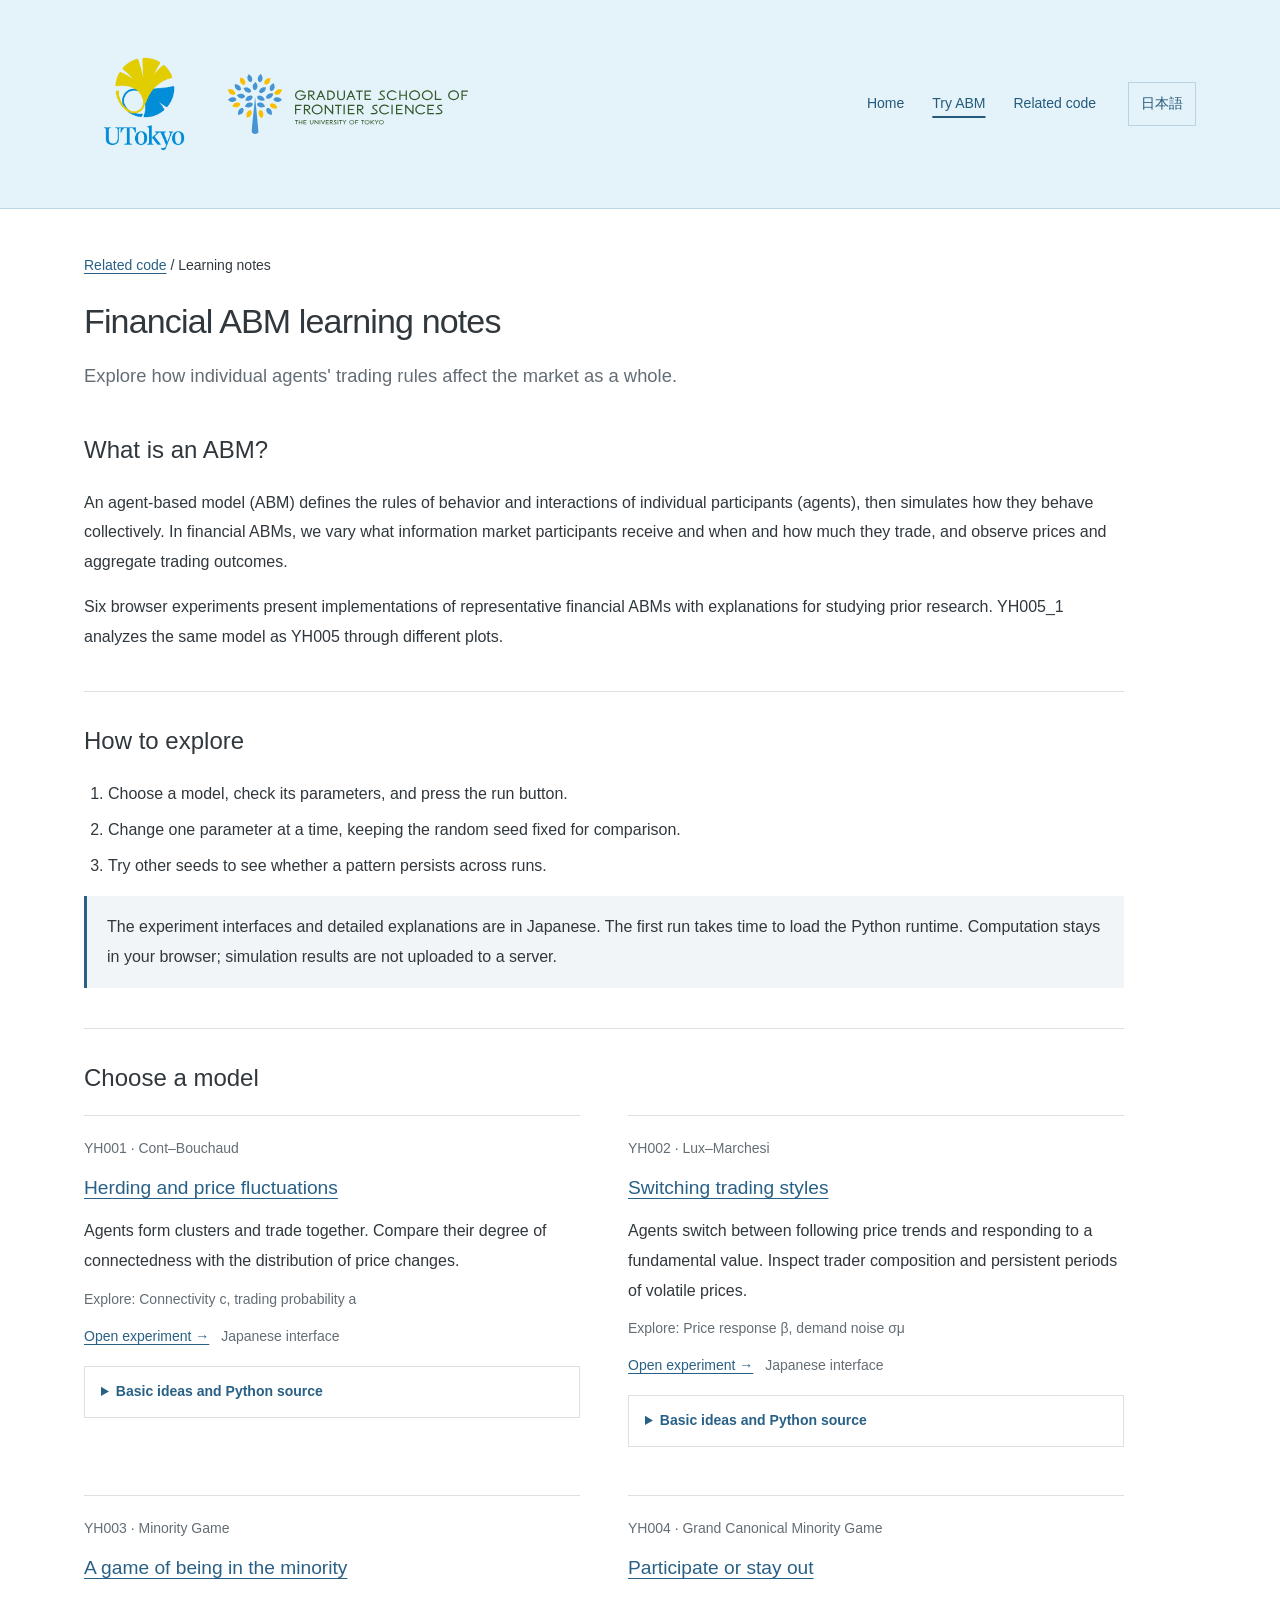
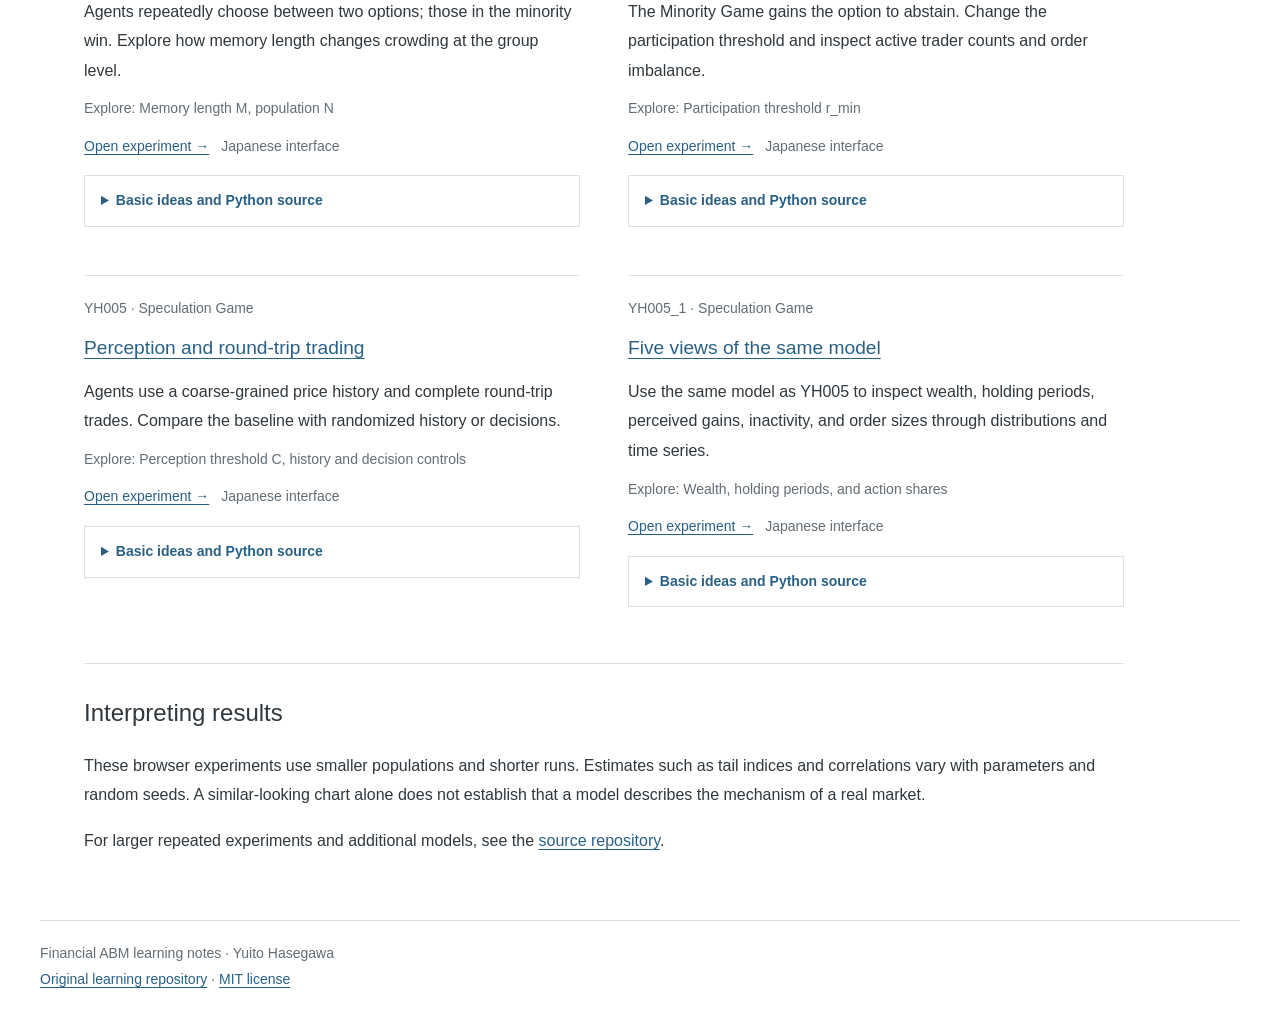
==== commit 0c1e23d5: "Add expandable ABM explanations and original Python sources; refresh README URLs" ====
--- a/abm/index.html
+++ b/abm/index.html
@@ -2,7 +2,7 @@
 <html lang="ja"><head><meta charset="utf-8"><meta name="viewport" content="width=device-width, initial-scale=1"><meta name="color-scheme" content="light dark">
 <title data-ja="金融 ABM 学習ノート | 長谷川結音" data-en="Financial ABM learning notes | Yuito Hasegawa">金融 ABM 学習ノート | 長谷川結音</title>
 <meta name="description" data-ja="金融市場のエージェントベースモデルを、解説と六つのブラウザ実験で学ぶノート。" data-en="Learning notes on financial agent-based models, with explanations and six browser experiments." content="金融市場のエージェントベースモデルを、解説と六つのブラウザ実験で学ぶノート。">
-<link rel="stylesheet" href="../assets/style.css?v=20261004-logos"><link rel="stylesheet" href="style.css"><script src="../assets/main.js?v=20261004-profile" defer></script></head><body>
+<link rel="stylesheet" href="../assets/style.css?v=20261004-logos"><link rel="stylesheet" href="style.css"><script src="../assets/main.js?v=20261004-profile" defer></script><script src="assets/source-viewer.js" defer></script></head><body>
 <a class="skip-link" href="#main"><span class="ja">本文へ移動</span><span class="en" lang="en">Skip to content</span></a>
 <header class="site-header"><div class="header-inner page-shell">
   <div class="site-branding">
@@ -16,8 +16,222 @@
 <p class="abm-breadcrumb"><a data-page-link="../research.html" href="../research.html"><span class="ja">関連するコード</span><span class="en" lang="en">Related code</span></a> / <span class="ja">学習ノート</span><span class="en" lang="en">Learning notes</span></p>
 <h1><span class="ja">金融 ABM 学習ノート</span><span class="en" lang="en">Financial ABM learning notes</span></h1>
 <p class="abm-intro"><span class="ja">個々のエージェントの売買ルールが市場全体に与える影響を考える。</span><span class="en" lang="en">Explore how individual agents' trading rules affect the market as a whole.</span></p>
-<section class="content-section"><h2><span class="ja">ABM とは</span><span class="en" lang="en">What is an ABM?</span></h2><p><span class="ja">エージェントベースモデル (ABM) は、一人ひとり参加者 (エージェント) の行動ルールと相互作用を定め、それらの集まりがどのように動くかを計算する方法です。特に金融ABMの文脈では、市場の参加者がどのような情報を受け取りいつどれくらい売買するかを変えながら、価格や取引の集計結果を観察します。</span><span class="en" lang="en">An agent-based model (ABM) defines the rules of behavior and interactions of individual participants (agents), then simulates how they behave collectively. In financial ABMs, we vary what information market participants receive and when and how much they trade, and observe prices and aggregate trading outcomes.</span></p><p><span class="ja">ここでは、代表的な金融ABMを6つピックアップし、先行研究を学ぶための実装例を解説と一緒に載せてみました。</span><span class="en" lang="en">Here, I have selected six representative financial ABMs and included implementation examples with explanations to help readers study prior research.</span></p></section>
+<section class="content-section"><h2><span class="ja">ABM とは</span><span class="en" lang="en">What is an ABM?</span></h2><p><span class="ja">エージェントベースモデル (ABM) は、一人ひとり参加者 (エージェント) の行動ルールと相互作用を定め、それらの集まりがどのように動くかを計算する方法です。特に金融ABMの文脈では、市場の参加者がどのような情報を受け取りいつどれくらい売買するかを変えながら、価格や取引の集計結果を観察します。</span><span class="en" lang="en">An agent-based model (ABM) defines the rules of behavior and interactions of individual participants (agents), then simulates how they behave collectively. In financial ABMs, we vary what information market participants receive and when and how much they trade, and observe prices and aggregate trading outcomes.</span></p><p><span class="ja">ここでは、代表的な金融ABMを学ぶための実装例を、6つのブラウザ実験として解説と一緒に載せています。YH005_1はYH005と同じモデルを別の図で分析するページです。</span><span class="en" lang="en">Six browser experiments present implementations of representative financial ABMs with explanations for studying prior research. YH005_1 analyzes the same model as YH005 through different plots.</span></p></section>
 <section class="content-section"><h2><span class="ja">実験の読み方</span><span class="en" lang="en">How to explore</span></h2><ol class="abm-steps"><li><span class="ja">モデルを選び、パラメータを確認して「シミュレーション実行」を押します。</span><span class="en" lang="en">Choose a model, check its parameters, and press the run button.</span></li><li><span class="ja">まず一つのパラメータだけを変え、同じ乱数シードで比較します。</span><span class="en" lang="en">Change one parameter at a time, keeping the random seed fixed for comparison.</span></li><li><span class="ja">乱数シードも変えて、見えた特徴が一回だけの結果でないか確かめます。</span><span class="en" lang="en">Try other seeds to see whether a pattern persists across runs.</span></li></ol><p class="abm-callout"><span class="ja">操作画面とモデルの詳しい説明は日本語です。初回実行には Python 実行環境の読み込みが必要なため、時間がかかります。ブラウザ内で計算し、サーバーへの結果送信は行いません。</span><span class="en" lang="en">The experiment interfaces and detailed explanations are in Japanese. The first run takes time to load the Python runtime. Computation stays in your browser; simulation results are not uploaded to a server.</span></p></section>
-<section class="content-section"><h2><span class="ja">モデルを選ぶ</span><span class="en" lang="en">Choose a model</span></h2><ol class="abm-models"><li><p class="entry-meta">YH001 · Cont–Bouchaud</p><h3><a data-page-link href="yh001.html"><span class="ja">群れと価格変動</span><span class="en" lang="en">Herding and price fluctuations</span></a></h3><p><span class="ja">エージェント同士のつながりからクラスタを作り、同じクラスタの人が一緒に売買します。つながりの強さと、価格変動の分布を見比べます。</span><span class="en" lang="en">Agents form clusters and trade together. Compare their degree of connectedness with the distribution of price changes.</span></p><p class="abm-observe"><span class="ja">見るポイント：連結度 c、取引確率 a</span><span class="en" lang="en">Explore: Connectivity c, trading probability a</span></p><p class="abm-demo-link"><a data-page-link href="yh001.html"><span class="ja">実験を開く →</span><span class="en" lang="en">Open experiment →</span></a> <span class="muted"><span class="ja">日本語の操作画面</span><span class="en" lang="en">Japanese interface</span></span></p></li><li><p class="entry-meta">YH002 · Lux–Marchesi</p><h3><a data-page-link href="yh002.html"><span class="ja">取引スタイルの切り替え</span><span class="en" lang="en">Switching trading styles</span></a></h3><p><span class="ja">価格のトレンドを追う人と、基準価格とのずれを見る人が行動を切り替えます。参加者の構成と、値動きの荒さが続く様子を調べます。</span><span class="en" lang="en">Agents switch between following price trends and responding to a fundamental value. Inspect trader composition and persistent periods of volatile prices.</span></p><p class="abm-observe"><span class="ja">見るポイント：価格反応 β、基準価格の雑音 σμ</span><span class="en" lang="en">Explore: Price response β, fundamental-value noise σμ</span></p><p class="abm-demo-link"><a data-page-link href="yh002.html"><span class="ja">実験を開く →</span><span class="en" lang="en">Open experiment →</span></a> <span class="muted"><span class="ja">日本語の操作画面</span><span class="en" lang="en">Japanese interface</span></span></p></li><li><p class="entry-meta">YH003 · Minority Game</p><h3><a data-page-link href="yh003.html"><span class="ja">少数派に入るゲーム</span><span class="en" lang="en">A game of being in the minority</span></a></h3><p><span class="ja">全員が二択を繰り返し、少数側を選んだ人が勝ちます。過去の記憶を長くすることが、集団の混雑にどう影響するかを試します。</span><span class="en" lang="en">Agents repeatedly choose between two options; those in the minority win. Explore how memory length changes crowding at the group level.</span></p><p class="abm-observe"><span class="ja">見るポイント：記憶長 M、人数 N</span><span class="en" lang="en">Explore: Memory length M, population N</span></p><p class="abm-demo-link"><a data-page-link href="yh003.html"><span class="ja">実験を開く →</span><span class="en" lang="en">Open experiment →</span></a> <span class="muted"><span class="ja">日本語の操作画面</span><span class="en" lang="en">Japanese interface</span></span></p></li><li><p class="entry-meta">YH004 · Grand Canonical Minority Game</p><h3><a data-page-link href="yh004.html"><span class="ja">参加する・見送る</span><span class="en" lang="en">Participate or stay out</span></a></h3><p><span class="ja">少数派ゲームに、取引を見送る選択肢を加えます。参加の基準を変え、市場に出てくる人数と注文の偏りを見ます。</span><span class="en" lang="en">The Minority Game gains the option to abstain. Change the participation threshold and inspect active trader counts and order imbalance.</span></p><p class="abm-observe"><span class="ja">見るポイント：参加閾値 r_min</span><span class="en" lang="en">Explore: Participation threshold r_min</span></p><p class="abm-demo-link"><a data-page-link href="yh004.html"><span class="ja">実験を開く →</span><span class="en" lang="en">Open experiment →</span></a> <span class="muted"><span class="ja">日本語の操作画面</span><span class="en" lang="en">Japanese interface</span></span></p></li><li><p class="entry-meta">YH005 · Speculation Game</p><h3><a data-page-link href="yh005.html"><span class="ja">認知と往復売買</span><span class="en" lang="en">Perception and round-trip trading</span></a></h3><p><span class="ja">粗く認識した価格履歴を使い、ポジションを開いてから閉じるまでを一組として売買します。履歴や意思決定をランダム化する比較条件も試せます。</span><span class="en" lang="en">Agents use a coarse-grained price history and complete round-trip trades. Compare the baseline with randomized history or decisions.</span></p><p class="abm-observe"><span class="ja">見るポイント：認知閾値 C、履歴・意思決定の比較条件</span><span class="en" lang="en">Explore: Perception threshold C, history and decision controls</span></p><p class="abm-demo-link"><a data-page-link href="yh005.html"><span class="ja">実験を開く →</span><span class="en" lang="en">Open experiment →</span></a> <span class="muted"><span class="ja">日本語の操作画面</span><span class="en" lang="en">Japanese interface</span></span></p></li><li><p class="entry-meta">YH005_1 · Speculation Game</p><h3><a data-page-link href="yh005_1.html"><span class="ja">同じモデルを五つの図で読む</span><span class="en" lang="en">Five views of the same model</span></a></h3><p><span class="ja">YH005 と同じモデルについて、富、保有期間、認知上の損益、待機、注文サイズを可視化します。分布と時系列を行き来して、集計値の内訳を調べます。</span><span class="en" lang="en">Use the same model as YH005 to inspect wealth, holding periods, perceived gains, inactivity, and order sizes through distributions and time series.</span></p><p class="abm-observe"><span class="ja">見るポイント：富・保有期間・行動割合の図</span><span class="en" lang="en">Explore: Wealth, holding periods, and action shares</span></p><p class="abm-demo-link"><a data-page-link href="yh005_1.html"><span class="ja">実験を開く →</span><span class="en" lang="en">Open experiment →</span></a> <span class="muted"><span class="ja">日本語の操作画面</span><span class="en" lang="en">Japanese interface</span></span></p></li></ol></section>
+<section class="content-section"><h2><span class="ja">モデルを選ぶ</span><span class="en" lang="en">Choose a model</span></h2><ol class="abm-models"><li><p class="entry-meta">YH001 · Cont–Bouchaud</p><h3><a data-page-link href="yh001.html"><span class="ja">群れと価格変動</span><span class="en" lang="en">Herding and price fluctuations</span></a></h3><p><span class="ja">エージェント同士のつながりからクラスタを作り、同じクラスタの人が一緒に売買します。つながりの強さと、価格変動の分布を見比べます。</span><span class="en" lang="en">Agents form clusters and trade together. Compare their degree of connectedness with the distribution of price changes.</span></p><p class="abm-observe"><span class="ja">見るポイント：連結度 c、取引確率 a</span><span class="en" lang="en">Explore: Connectivity c, trading probability a</span></p><p class="abm-demo-link"><a data-page-link href="yh001.html"><span class="ja">実験を開く →</span><span class="en" lang="en">Open experiment →</span></a> <span class="muted"><span class="ja">日本語の操作画面</span><span class="en" lang="en">Japanese interface</span></span></p>
+<details class="abm-explanation" id="guide-yh001">
+  <summary><span class="ja">基本の考え方・Python元コード</span><span class="en" lang="en">Basic ideas and Python source</span></summary>
+  <div class="abm-explanation-body">
+    <h4><span class="ja">基本の考え方</span><span class="en" lang="en">Basic idea</span></h4>
+    <p><span class="ja">個々の投資家ではなく、つながった「群れ」が一緒に注文を出すモデルです。大きな群れの行動が、大きな価格変動につながる仕組みを考えます。</span><span class="en" lang="en">Connected groups of investors place orders together. The model explores how the actions of a large group can produce a large price change.</span></p>
+    <h4><span class="ja">計算の流れ</span><span class="en" lang="en">Simulation flow</span></h4>
+    <ol><li><span class="ja">毎ステップ、N人を確率 c/N でつなぎ、連結したクラスタを求めます。</span><span class="en" lang="en">At each step, connect N agents with probability c/N and find connected clusters.</span></li><li><span class="ja">クラスタごとに、確率 a で買い、確率 a で売り、確率 1−2a で待機を選びます。注文量はクラスタの人数です。</span><span class="en" lang="en">Each cluster buys with probability a, sells with probability a, and waits with probability 1−2a. Order size equals cluster size.</span></li><li><span class="ja">人数で重みづけした注文の合計 D を計算し、価格変化を Δx = D/λ とします。ブラウザ版では λ = 1 です。</span><span class="en" lang="en">Sum orders weighted by cluster size to obtain D, then set the price change to Δx = D/λ. The browser fixes λ = 1.</span></li></ol>
+    <h4><span class="ja">パラメータと見るポイント</span><span class="en" lang="en">Parameters and observations</span></h4>
+    <p><span class="ja">c を変えてクラスタサイズ分布と価格変化の分布を比較します。a は各クラスタの売買頻度を変えます。</span><span class="en" lang="en">Vary c to compare cluster sizes and price-change distributions. Parameter a changes how often each cluster trades.</span></p>
+    <h4><span class="ja">Python元コード</span><span class="en" lang="en">Python source</span></h4>
+    <p><span class="ja">モデル本体はこのブラウザ実験が読み込むファイルです。「元の実行入口」は元リポジトリの main 関数または実行ブロックを含むスクリプトで、全文を変更せず掲載しています。</span><span class="en" lang="en">The model core files are used by this browser experiment. Original entry scripts are reproduced in full, unchanged, including their main function or execution block.</span></p>
+    <p><span class="ja">元の実行入口を手元で実行するには、元リポジトリの補助ファイルと依存パッケージも必要です。掲載コードの設定や記述は元の実験時点のもので、ブラウザ版の設定・実行結果とは異なります。</span><span class="en" lang="en">Running the original entry scripts also requires helper files and dependencies from the source repository. Their settings and comments describe the original experiments and differ from the browser settings and results.</span></p>
+    <details class="abm-source" data-source-url="models/YH001/model.py">
+  <summary><span class="ja">モデル本体</span><span class="en" lang="en">Model core</span> · <code>YH001/model.py</code></summary>
+  <p><a href="models/YH001/model.py"><span class="ja">ファイルを開く</span><span class="en" lang="en">Open file</span></a> · <a href="models/YH001/model.py" download><span class="ja">ダウンロード</span><span class="en" lang="en">Download</span></a></p>
+  <p class="source-status" role="status" aria-live="polite" hidden></p>
+  <button class="source-retry" type="button" hidden><span class="ja">再試行</span><span class="en" lang="en">Retry</span></button>
+  <noscript><p><span class="ja">ページ内のコード表示にはJavaScriptが必要です。上のリンクから元ファイルを読めます。</span><span class="en" lang="en">Inline source display requires JavaScript. Read the file using the link above.</span></p></noscript>
+  <pre tabindex="0" aria-label="Python元コード" data-label-ja="Python元コード" data-label-en="Python source" hidden><code></code></pre>
+</details>
+<details class="abm-source" data-source-url="models/YH001/run_simulation.py">
+  <summary><span class="ja">元の実行入口（main）</span><span class="en" lang="en">Original entry point (main)</span> · <code>YH001/run_simulation.py</code></summary>
+  <p><a href="models/YH001/run_simulation.py"><span class="ja">ファイルを開く</span><span class="en" lang="en">Open file</span></a> · <a href="models/YH001/run_simulation.py" download><span class="ja">ダウンロード</span><span class="en" lang="en">Download</span></a></p>
+  <p class="source-status" role="status" aria-live="polite" hidden></p>
+  <button class="source-retry" type="button" hidden><span class="ja">再試行</span><span class="en" lang="en">Retry</span></button>
+  <noscript><p><span class="ja">ページ内のコード表示にはJavaScriptが必要です。上のリンクから元ファイルを読めます。</span><span class="en" lang="en">Inline source display requires JavaScript. Read the file using the link above.</span></p></noscript>
+  <pre tabindex="0" aria-label="Python元コード" data-label-ja="Python元コード" data-label-en="Python source" hidden><code></code></pre>
+</details>
+
+    <p><a href="https://github.com/yuitokyouni/financial-abm-lab/tree/34492e2b954e38f96f81f1f251434fe232f3548a/imported/speculation-game-info/experiments/YH001"><span class="ja">元リポジトリのコード・参考文献</span><span class="en" lang="en">Original code and references</span></a> · <a href="LICENSE">MIT license</a></p>
+  </div>
+</details>
+</li><li><p class="entry-meta">YH002 · Lux–Marchesi</p><h3><a data-page-link href="yh002.html"><span class="ja">取引スタイルの切り替え</span><span class="en" lang="en">Switching trading styles</span></a></h3><p><span class="ja">価格のトレンドを追う人と、基準価格とのずれを見る人が行動を切り替えます。参加者の構成と、値動きの荒さが続く様子を調べます。</span><span class="en" lang="en">Agents switch between following price trends and responding to a fundamental value. Inspect trader composition and persistent periods of volatile prices.</span></p><p class="abm-observe"><span class="ja">見るポイント：価格反応 β、注文の雑音 σμ</span><span class="en" lang="en">Explore: Price response β, demand noise σμ</span></p><p class="abm-demo-link"><a data-page-link href="yh002.html"><span class="ja">実験を開く →</span><span class="en" lang="en">Open experiment →</span></a> <span class="muted"><span class="ja">日本語の操作画面</span><span class="en" lang="en">Japanese interface</span></span></p>
+<details class="abm-explanation" id="guide-yh002">
+  <summary><span class="ja">基本の考え方・Python元コード</span><span class="en" lang="en">Basic ideas and Python source</span></summary>
+  <div class="abm-explanation-body">
+    <h4><span class="ja">基本の考え方</span><span class="en" lang="en">Basic idea</span></h4>
+    <p><span class="ja">楽観・悲観のトレンド派（chartist）と、一定の基準価格を見る価値派（fundamentalist）が共存します。他の参加者の意見や収益の比較によって所属を変え、参加者の構成と価格が互いに影響します。</span><span class="en" lang="en">Optimistic and pessimistic chartists coexist with fundamentalists who use a fixed fundamental value. Agents switch groups based on opinions and relative profitability, coupling market composition and prices.</span></p>
+    <h4><span class="ja">計算の流れ</span><span class="en" lang="en">Simulation flow</span></h4>
+    <ol><li><span class="ja">価格のトレンドとトレンド派内の意見の偏りから、楽観・悲観の切り替え確率を計算します。</span><span class="en" lang="en">Use the price trend and chartist sentiment to calculate opinion-switching probabilities.</span></li><li><span class="ja">収益の比較と基準価格からのずれを使い、トレンド派と価値派の切り替えを計算します。</span><span class="en" lang="en">Use relative profitability and deviation from the fundamental value to switch between chartists and fundamentalists.</span></li><li><span class="ja">各集団の注文と雑音 μ を合計し、β に応じた確率で価格を上下に一単位動かします。内部100ステップごとに結果を記録します。</span><span class="en" lang="en">Aggregate group demand and noise μ, then move the price by one tick with probabilities controlled by β. Record results every 100 internal steps.</span></li></ol>
+    <h4><span class="ja">パラメータと見るポイント</span><span class="en" lang="en">Parameters and observations</span></h4>
+    <p><span class="ja">z はトレンド派の割合です。z の時系列とリターン・絶対リターンの自己相関を比べます。σμ は注文の雑音の大きさで、基準価格そのものを動かす設定ではありません。</span><span class="en" lang="en">z is the chartist share. Compare its time series with return and absolute-return autocorrelations. σμ controls demand noise; the fundamental value stays fixed.</span></p>
+    <h4><span class="ja">Python元コード</span><span class="en" lang="en">Python source</span></h4>
+    <p><span class="ja">モデル本体はこのブラウザ実験が読み込むファイルです。「元の実行入口」は元リポジトリの main 関数または実行ブロックを含むスクリプトで、全文を変更せず掲載しています。</span><span class="en" lang="en">The model core files are used by this browser experiment. Original entry scripts are reproduced in full, unchanged, including their main function or execution block.</span></p>
+    <p><span class="ja">元の実行入口を手元で実行するには、元リポジトリの補助ファイルと依存パッケージも必要です。掲載コードの設定や記述は元の実験時点のもので、ブラウザ版の設定・実行結果とは異なります。</span><span class="en" lang="en">Running the original entry scripts also requires helper files and dependencies from the source repository. Their settings and comments describe the original experiments and differ from the browser settings and results.</span></p>
+    <details class="abm-source" data-source-url="models/YH002/model.py">
+  <summary><span class="ja">モデル本体（Params・step・simulate）</span><span class="en" lang="en">Model core (Params, step, simulate)</span> · <code>YH002/model.py</code></summary>
+  <p><a href="models/YH002/model.py"><span class="ja">ファイルを開く</span><span class="en" lang="en">Open file</span></a> · <a href="models/YH002/model.py" download><span class="ja">ダウンロード</span><span class="en" lang="en">Download</span></a></p>
+  <p class="source-status" role="status" aria-live="polite" hidden></p>
+  <button class="source-retry" type="button" hidden><span class="ja">再試行</span><span class="en" lang="en">Retry</span></button>
+  <noscript><p><span class="ja">ページ内のコード表示にはJavaScriptが必要です。上のリンクから元ファイルを読めます。</span><span class="en" lang="en">Inline source display requires JavaScript. Read the file using the link above.</span></p></noscript>
+  <pre tabindex="0" aria-label="Python元コード" data-label-ja="Python元コード" data-label-en="Python source" hidden><code></code></pre>
+</details>
+<details class="abm-source" data-source-url="models/YH002/run_simulation.py">
+  <summary><span class="ja">元の実行入口（main）</span><span class="en" lang="en">Original entry point (main)</span> · <code>YH002/run_simulation.py</code></summary>
+  <p><a href="models/YH002/run_simulation.py"><span class="ja">ファイルを開く</span><span class="en" lang="en">Open file</span></a> · <a href="models/YH002/run_simulation.py" download><span class="ja">ダウンロード</span><span class="en" lang="en">Download</span></a></p>
+  <p class="source-status" role="status" aria-live="polite" hidden></p>
+  <button class="source-retry" type="button" hidden><span class="ja">再試行</span><span class="en" lang="en">Retry</span></button>
+  <noscript><p><span class="ja">ページ内のコード表示にはJavaScriptが必要です。上のリンクから元ファイルを読めます。</span><span class="en" lang="en">Inline source display requires JavaScript. Read the file using the link above.</span></p></noscript>
+  <pre tabindex="0" aria-label="Python元コード" data-label-ja="Python元コード" data-label-en="Python source" hidden><code></code></pre>
+</details>
+
+    <p><a href="https://github.com/yuitokyouni/financial-abm-lab/tree/34492e2b954e38f96f81f1f251434fe232f3548a/imported/speculation-game-info/experiments/YH002"><span class="ja">元リポジトリのコード・参考文献</span><span class="en" lang="en">Original code and references</span></a> · <a href="LICENSE">MIT license</a></p>
+  </div>
+</details>
+</li><li><p class="entry-meta">YH003 · Minority Game</p><h3><a data-page-link href="yh003.html"><span class="ja">少数派に入るゲーム</span><span class="en" lang="en">A game of being in the minority</span></a></h3><p><span class="ja">全員が二択を繰り返し、少数側を選んだ人が勝ちます。過去の記憶を長くすることが、集団の混雑にどう影響するかを試します。</span><span class="en" lang="en">Agents repeatedly choose between two options; those in the minority win. Explore how memory length changes crowding at the group level.</span></p><p class="abm-observe"><span class="ja">見るポイント：記憶長 M、人数 N</span><span class="en" lang="en">Explore: Memory length M, population N</span></p><p class="abm-demo-link"><a data-page-link href="yh003.html"><span class="ja">実験を開く →</span><span class="en" lang="en">Open experiment →</span></a> <span class="muted"><span class="ja">日本語の操作画面</span><span class="en" lang="en">Japanese interface</span></span></p>
+<details class="abm-explanation" id="guide-yh003">
+  <summary><span class="ja">基本の考え方・Python元コード</span><span class="en" lang="en">Basic ideas and Python source</span></summary>
+  <div class="abm-explanation-body">
+    <h4><span class="ja">基本の考え方</span><span class="en" lang="en">Basic idea</span></h4>
+    <p><span class="ja">全員が二つの選択肢から一つを選び、人数の少ない側が勝つゲームです。各人は過去の勝ち側から次の選択を予測しますが、皆が同じ予測をすると混雑して負けます。</span><span class="en" lang="en">Agents choose between two options, and the minority wins. Each predicts its next choice from past winners, but a shared prediction can become crowded and lose.</span></p>
+    <h4><span class="ja">計算の流れ</span><span class="en" lang="en">Simulation flow</span></h4>
+    <ol><li><span class="ja">各人にS個の戦略を配ります。各戦略は、過去M期の勝ち履歴（2^M通り）を ±1 の行動に対応づけます。</span><span class="en" lang="en">Give each agent S strategies mapping the past M winning outcomes (2^M histories) to an action of ±1.</span></li><li><span class="ja">仮想スコアが最も高い戦略を選びます。同点は乱数で決め、全員の行動から少数側を求めます。</span><span class="en" lang="en">Choose the strategy with the highest virtual score, break ties randomly, and determine the minority from all actions.</span></li><li><span class="ja">使わなかった戦略も含め、勝ち側を予測した戦略に得点を加えます。勝ち側を履歴に追加して次の期へ進みます。</span><span class="en" lang="en">Reward all strategies that predicted the winning side, including unused strategies, then append the winner to the history.</span></li></ol>
+    <h4><span class="ja">パラメータと見るポイント</span><span class="en" lang="en">Parameters and observations</span></h4>
+    <p><span class="ja">α = 2^M/N と、注文の偏り 2A−N の分散をNで割った σ²/N を見ます。独立なランダム選択の参照値は1です。価格を生成するモデルではありません。</span><span class="en" lang="en">Inspect α = 2^M/N and σ²/N, the variance of the imbalance 2A−N divided by N. Independent random choices give a reference of 1. This model does not generate prices.</span></p>
+    <h4><span class="ja">Python元コード</span><span class="en" lang="en">Python source</span></h4>
+    <p><span class="ja">モデル本体はこのブラウザ実験が読み込むファイルです。「元の実行入口」は元リポジトリの main 関数または実行ブロックを含むスクリプトで、全文を変更せず掲載しています。</span><span class="en" lang="en">The model core files are used by this browser experiment. Original entry scripts are reproduced in full, unchanged, including their main function or execution block.</span></p>
+    <p><span class="ja">元の実行入口を手元で実行するには、元リポジトリの補助ファイルと依存パッケージも必要です。掲載コードの設定や記述は元の実験時点のもので、ブラウザ版の設定・実行結果とは異なります。</span><span class="en" lang="en">Running the original entry scripts also requires helper files and dependencies from the source repository. Their settings and comments describe the original experiments and differ from the browser settings and results.</span></p>
+    <details class="abm-source" data-source-url="models/YH003/model.py">
+  <summary><span class="ja">モデル本体（戦略選択・学習）</span><span class="en" lang="en">Model core (strategy selection and learning)</span> · <code>YH003/model.py</code></summary>
+  <p><a href="models/YH003/model.py"><span class="ja">ファイルを開く</span><span class="en" lang="en">Open file</span></a> · <a href="models/YH003/model.py" download><span class="ja">ダウンロード</span><span class="en" lang="en">Download</span></a></p>
+  <p class="source-status" role="status" aria-live="polite" hidden></p>
+  <button class="source-retry" type="button" hidden><span class="ja">再試行</span><span class="en" lang="en">Retry</span></button>
+  <noscript><p><span class="ja">ページ内のコード表示にはJavaScriptが必要です。上のリンクから元ファイルを読めます。</span><span class="en" lang="en">Inline source display requires JavaScript. Read the file using the link above.</span></p></noscript>
+  <pre tabindex="0" aria-label="Python元コード" data-label-ja="Python元コード" data-label-en="Python source" hidden><code></code></pre>
+</details>
+<details class="abm-source" data-source-url="models/YH003/run_simulation.py">
+  <summary><span class="ja">元の実行入口（main）</span><span class="en" lang="en">Original entry point (main)</span> · <code>YH003/run_simulation.py</code></summary>
+  <p><a href="models/YH003/run_simulation.py"><span class="ja">ファイルを開く</span><span class="en" lang="en">Open file</span></a> · <a href="models/YH003/run_simulation.py" download><span class="ja">ダウンロード</span><span class="en" lang="en">Download</span></a></p>
+  <p class="source-status" role="status" aria-live="polite" hidden></p>
+  <button class="source-retry" type="button" hidden><span class="ja">再試行</span><span class="en" lang="en">Retry</span></button>
+  <noscript><p><span class="ja">ページ内のコード表示にはJavaScriptが必要です。上のリンクから元ファイルを読めます。</span><span class="en" lang="en">Inline source display requires JavaScript. Read the file using the link above.</span></p></noscript>
+  <pre tabindex="0" aria-label="Python元コード" data-label-ja="Python元コード" data-label-en="Python source" hidden><code></code></pre>
+</details>
+
+    <p><a href="https://github.com/yuitokyouni/financial-abm-lab/tree/34492e2b954e38f96f81f1f251434fe232f3548a/imported/speculation-game-info/experiments/YH003"><span class="ja">元リポジトリのコード・参考文献</span><span class="en" lang="en">Original code and references</span></a> · <a href="LICENSE">MIT license</a></p>
+  </div>
+</details>
+</li><li><p class="entry-meta">YH004 · Grand Canonical Minority Game</p><h3><a data-page-link href="yh004.html"><span class="ja">参加する・見送る</span><span class="en" lang="en">Participate or stay out</span></a></h3><p><span class="ja">少数派ゲームに、取引を見送る選択肢を加えます。参加の基準を変え、市場に出てくる人数と注文の偏りを見ます。</span><span class="en" lang="en">The Minority Game gains the option to abstain. Change the participation threshold and inspect active trader counts and order imbalance.</span></p><p class="abm-observe"><span class="ja">見るポイント：参加閾値 r_min</span><span class="en" lang="en">Explore: Participation threshold r_min</span></p><p class="abm-demo-link"><a data-page-link href="yh004.html"><span class="ja">実験を開く →</span><span class="en" lang="en">Open experiment →</span></a> <span class="muted"><span class="ja">日本語の操作画面</span><span class="en" lang="en">Japanese interface</span></span></p>
+<details class="abm-explanation" id="guide-yh004">
+  <summary><span class="ja">基本の考え方・Python元コード</span><span class="en" lang="en">Basic ideas and Python source</span></summary>
+  <div class="abm-explanation-body">
+    <h4><span class="ja">基本の考え方</span><span class="en" lang="en">Basic idea</span></h4>
+    <p><span class="ja">少数派ゲームに「参加を見送る」を加えます。過去の成績が十分よいときだけ取引するため、毎期の参加者数も市場の状態に応じて変わります。</span><span class="en" lang="en">Add the option to abstain to the Minority Game. Agents trade only when recent performance is good enough, making the number of active participants change with the market.</span></p>
+    <h4><span class="ja">計算の流れ</span><span class="en" lang="en">Simulation flow</span></h4>
+    <ol><li><span class="ja">各戦略の予測が当たれば +1、外れれば −1 とし、直近 T_win 期の成績だけを保持します。</span><span class="en" lang="en">Score each strategy +1 for a correct prediction and −1 otherwise, retaining only the last T_win periods.</span></li><li><span class="ja">最良戦略のスコアが r_min を厳密に超えた人だけ ±1 の行動をとり、それ以外は0（不参加）にします。</span><span class="en" lang="en">Agents act as ±1 only when their best strategy score strictly exceeds r_min; otherwise their action is 0 (abstain).</span></li><li><span class="ja">参加者の注文から少数側を求め、戦略スコアと履歴を更新します。古い得点を窓から取り除きます。</span><span class="en" lang="en">Determine the minority from active orders, update strategy scores and history, and remove expired scores from the window.</span></li></ol>
+    <h4><span class="ja">パラメータと見るポイント</span><span class="en" lang="en">Parameters and observations</span></h4>
+    <p><span class="ja">r_min を上げ下げし、参加者数の平均・変動と注文の偏りを比べます。ブラウザ版は固定閾値を使い、モデル本体には成績とリスクに応じた動的閾値もあります。</span><span class="en" lang="en">Vary r_min to compare active counts, their fluctuations, and order imbalance. The browser uses a fixed threshold; the core also supports a performance- and risk-based threshold.</span></p>
+    <h4><span class="ja">Python元コード</span><span class="en" lang="en">Python source</span></h4>
+    <p><span class="ja">モデル本体はこのブラウザ実験が読み込むファイルです。「元の実行入口」は元リポジトリの main 関数または実行ブロックを含むスクリプトで、全文を変更せず掲載しています。</span><span class="en" lang="en">The model core files are used by this browser experiment. Original entry scripts are reproduced in full, unchanged, including their main function or execution block.</span></p>
+    <p><span class="ja">元の実行入口を手元で実行するには、元リポジトリの補助ファイルと依存パッケージも必要です。掲載コードの設定や記述は元の実験時点のもので、ブラウザ版の設定・実行結果とは異なります。</span><span class="en" lang="en">Running the original entry scripts also requires helper files and dependencies from the source repository. Their settings and comments describe the original experiments and differ from the browser settings and results.</span></p>
+    <details class="abm-source" data-source-url="models/YH004/model.py">
+  <summary><span class="ja">モデル本体（参加判定・窓付きスコア）</span><span class="en" lang="en">Model core (participation and rolling scores)</span> · <code>YH004/model.py</code></summary>
+  <p><a href="models/YH004/model.py"><span class="ja">ファイルを開く</span><span class="en" lang="en">Open file</span></a> · <a href="models/YH004/model.py" download><span class="ja">ダウンロード</span><span class="en" lang="en">Download</span></a></p>
+  <p class="source-status" role="status" aria-live="polite" hidden></p>
+  <button class="source-retry" type="button" hidden><span class="ja">再試行</span><span class="en" lang="en">Retry</span></button>
+  <noscript><p><span class="ja">ページ内のコード表示にはJavaScriptが必要です。上のリンクから元ファイルを読めます。</span><span class="en" lang="en">Inline source display requires JavaScript. Read the file using the link above.</span></p></noscript>
+  <pre tabindex="0" aria-label="Python元コード" data-label-ja="Python元コード" data-label-en="Python source" hidden><code></code></pre>
+</details>
+<details class="abm-source" data-source-url="models/YH004/run_simulation.py">
+  <summary><span class="ja">元の実行入口（main）</span><span class="en" lang="en">Original entry point (main)</span> · <code>YH004/run_simulation.py</code></summary>
+  <p><a href="models/YH004/run_simulation.py"><span class="ja">ファイルを開く</span><span class="en" lang="en">Open file</span></a> · <a href="models/YH004/run_simulation.py" download><span class="ja">ダウンロード</span><span class="en" lang="en">Download</span></a></p>
+  <p class="source-status" role="status" aria-live="polite" hidden></p>
+  <button class="source-retry" type="button" hidden><span class="ja">再試行</span><span class="en" lang="en">Retry</span></button>
+  <noscript><p><span class="ja">ページ内のコード表示にはJavaScriptが必要です。上のリンクから元ファイルを読めます。</span><span class="en" lang="en">Inline source display requires JavaScript. Read the file using the link above.</span></p></noscript>
+  <pre tabindex="0" aria-label="Python元コード" data-label-ja="Python元コード" data-label-en="Python source" hidden><code></code></pre>
+</details>
+
+    <p><a href="https://github.com/yuitokyouni/financial-abm-lab/tree/34492e2b954e38f96f81f1f251434fe232f3548a/imported/speculation-game-info/experiments/YH004"><span class="ja">元リポジトリのコード・参考文献</span><span class="en" lang="en">Original code and references</span></a> · <a href="LICENSE">MIT license</a></p>
+  </div>
+</details>
+</li><li><p class="entry-meta">YH005 · Speculation Game</p><h3><a data-page-link href="yh005.html"><span class="ja">認知と往復売買</span><span class="en" lang="en">Perception and round-trip trading</span></a></h3><p><span class="ja">粗く認識した価格履歴を使い、ポジションを開いてから閉じるまでを一組として売買します。履歴や意思決定をランダム化する比較条件も試せます。</span><span class="en" lang="en">Agents use a coarse-grained price history and complete round-trip trades. Compare the baseline with randomized history or decisions.</span></p><p class="abm-observe"><span class="ja">見るポイント：認知閾値 C、履歴・意思決定の比較条件</span><span class="en" lang="en">Explore: Perception threshold C, history and decision controls</span></p><p class="abm-demo-link"><a data-page-link href="yh005.html"><span class="ja">実験を開く →</span><span class="en" lang="en">Open experiment →</span></a> <span class="muted"><span class="ja">日本語の操作画面</span><span class="en" lang="en">Japanese interface</span></span></p>
+<details class="abm-explanation" id="guide-yh005">
+  <summary><span class="ja">基本の考え方・Python元コード</span><span class="en" lang="en">Basic ideas and Python source</span></summary>
+  <div class="abm-explanation-body">
+    <h4><span class="ja">基本の考え方</span><span class="en" lang="en">Basic idea</span></h4>
+    <p><span class="ja">価格変化を五段階に粗く認識し、その履歴に基づいて売買します。一回の売買ではなく、ポジションを開いて閉じる「往復取引」で戦略を評価します。富が注文量に影響し、その注文が次の価格を動かします。</span><span class="en" lang="en">Agents perceive price changes in five coarse categories and trade on that history. Strategies are evaluated over round trips from opening to closing a position. Wealth affects order size, and those orders move the next price.</span></p>
+    <h4><span class="ja">計算の流れ</span><span class="en" lang="en">Simulation flow</span></h4>
+    <ol><li><span class="ja">過去M期の五段階履歴（5^M通り）から、使用中の戦略が買い・売り・待機を指示します。</span><span class="en" lang="en">The active strategy maps the last M five-category observations (5^M histories) to buy, sell, or wait.</span></li><li><span class="ja">ポジションがなければ注文量を富/Bの整数部分にして新規取引し、逆方向の指示なら同じ数量で決済します。注文の合計 D から Δp = D/N を計算します。</span><span class="en" lang="en">Open a position with quantity floor(wealth/B), or close with the same quantity on an opposite recommendation. Aggregate orders D determine Δp = D/N.</span></li><li><span class="ja">Δp を閾値Cで −2〜+2 に量子化し、認知価格と履歴を更新します。決済時に認知上の損益を得点と富に反映し、戦略を見直します。</span><span class="en" lang="en">Quantize Δp into −2 through +2 using threshold C, then update cognitive price and history. On closing, use perceived gains to update scores and wealth and review the active strategy.</span></li></ol>
+    <h4><span class="ja">パラメータと見るポイント</span><span class="en" lang="en">Parameters and observations</span></h4>
+    <p><span class="ja">baseline と、履歴をランダム化する Null A、意思決定をランダム化する Null B を比べます。認知価格と実際の価格系列は異なり、この実装の富は認知上の損益で更新されます。</span><span class="en" lang="en">Compare baseline with randomized history (Null A) and randomized decisions (Null B). Cognitive price differs from the market price series; wealth in this implementation is updated from perceived gains.</span></p>
+    <h4><span class="ja">Python元コード</span><span class="en" lang="en">Python source</span></h4>
+    <p><span class="ja">モデル本体はこのブラウザ実験が読み込むファイルです。「元の実行入口」は元リポジトリの main 関数または実行ブロックを含むスクリプトで、全文を変更せず掲載しています。</span><span class="en" lang="en">The model core files are used by this browser experiment. Original entry scripts are reproduced in full, unchanged, including their main function or execution block.</span></p>
+    <p><span class="ja">元の実行入口を手元で実行するには、元リポジトリの補助ファイルと依存パッケージも必要です。掲載コードの設定や記述は元の実験時点のもので、ブラウザ版の設定・実行結果とは異なります。</span><span class="en" lang="en">Running the original entry scripts also requires helper files and dependencies from the source repository. Their settings and comments describe the original experiments and differ from the browser settings and results.</span></p>
+    <details class="abm-source" data-source-url="models/YH005/simulate.py">
+  <summary><span class="ja">モデル本体（simulate）</span><span class="en" lang="en">Model core (simulate)</span> · <code>YH005/simulate.py</code></summary>
+  <p><a href="models/YH005/simulate.py"><span class="ja">ファイルを開く</span><span class="en" lang="en">Open file</span></a> · <a href="models/YH005/simulate.py" download><span class="ja">ダウンロード</span><span class="en" lang="en">Download</span></a></p>
+  <p class="source-status" role="status" aria-live="polite" hidden></p>
+  <button class="source-retry" type="button" hidden><span class="ja">再試行</span><span class="en" lang="en">Retry</span></button>
+  <noscript><p><span class="ja">ページ内のコード表示にはJavaScriptが必要です。上のリンクから元ファイルを読めます。</span><span class="en" lang="en">Inline source display requires JavaScript. Read the file using the link above.</span></p></noscript>
+  <pre tabindex="0" aria-label="Python元コード" data-label-ja="Python元コード" data-label-en="Python source" hidden><code></code></pre>
+</details>
+<details class="abm-source" data-source-url="models/YH005/history.py">
+  <summary><span class="ja">五段階の認知・履歴</span><span class="en" lang="en">Five-category perception and history</span> · <code>YH005/history.py</code></summary>
+  <p><a href="models/YH005/history.py"><span class="ja">ファイルを開く</span><span class="en" lang="en">Open file</span></a> · <a href="models/YH005/history.py" download><span class="ja">ダウンロード</span><span class="en" lang="en">Download</span></a></p>
+  <p class="source-status" role="status" aria-live="polite" hidden></p>
+  <button class="source-retry" type="button" hidden><span class="ja">再試行</span><span class="en" lang="en">Retry</span></button>
+  <noscript><p><span class="ja">ページ内のコード表示にはJavaScriptが必要です。上のリンクから元ファイルを読めます。</span><span class="en" lang="en">Inline source display requires JavaScript. Read the file using the link above.</span></p></noscript>
+  <pre tabindex="0" aria-label="Python元コード" data-label-ja="Python元コード" data-label-en="Python source" hidden><code></code></pre>
+</details>
+<details class="abm-source" data-source-url="models/YH005/run_simulation.py">
+  <summary><span class="ja">元の実行入口（main）</span><span class="en" lang="en">Original entry point (main)</span> · <code>YH005/run_simulation.py</code></summary>
+  <p><a href="models/YH005/run_simulation.py"><span class="ja">ファイルを開く</span><span class="en" lang="en">Open file</span></a> · <a href="models/YH005/run_simulation.py" download><span class="ja">ダウンロード</span><span class="en" lang="en">Download</span></a></p>
+  <p class="source-status" role="status" aria-live="polite" hidden></p>
+  <button class="source-retry" type="button" hidden><span class="ja">再試行</span><span class="en" lang="en">Retry</span></button>
+  <noscript><p><span class="ja">ページ内のコード表示にはJavaScriptが必要です。上のリンクから元ファイルを読めます。</span><span class="en" lang="en">Inline source display requires JavaScript. Read the file using the link above.</span></p></noscript>
+  <pre tabindex="0" aria-label="Python元コード" data-label-ja="Python元コード" data-label-en="Python source" hidden><code></code></pre>
+</details>
+
+    <p><a href="https://github.com/yuitokyouni/financial-abm-lab/tree/34492e2b954e38f96f81f1f251434fe232f3548a/imported/speculation-game-info/experiments/YH005"><span class="ja">元リポジトリのコード・参考文献</span><span class="en" lang="en">Original code and references</span></a> · <a href="LICENSE">MIT license</a></p>
+  </div>
+</details>
+</li><li><p class="entry-meta">YH005_1 · Speculation Game</p><h3><a data-page-link href="yh005_1.html"><span class="ja">同じモデルを五つの図で読む</span><span class="en" lang="en">Five views of the same model</span></a></h3><p><span class="ja">YH005 と同じモデルについて、富、保有期間、認知上の損益、待機、注文サイズを可視化します。分布と時系列を行き来して、集計値の内訳を調べます。</span><span class="en" lang="en">Use the same model as YH005 to inspect wealth, holding periods, perceived gains, inactivity, and order sizes through distributions and time series.</span></p><p class="abm-observe"><span class="ja">見るポイント：富・保有期間・行動割合の図</span><span class="en" lang="en">Explore: Wealth, holding periods, and action shares</span></p><p class="abm-demo-link"><a data-page-link href="yh005_1.html"><span class="ja">実験を開く →</span><span class="en" lang="en">Open experiment →</span></a> <span class="muted"><span class="ja">日本語の操作画面</span><span class="en" lang="en">Japanese interface</span></span></p>
+<details class="abm-explanation" id="guide-yh005_1">
+  <summary><span class="ja">基本の考え方・Python元コード</span><span class="en" lang="en">Basic ideas and Python source</span></summary>
+  <div class="abm-explanation-body">
+    <h4><span class="ja">基本の考え方</span><span class="en" lang="en">Basic idea</span></h4>
+    <p><span class="ja">YH005と同じSpeculation Gameを使う分析ページです。独立した第六のモデルではなく、同じシミュレーションの内部を五つの図で読み解きます。</span><span class="en" lang="en">This analysis page uses the same Speculation Game as YH005. It is a sixth experiment rather than an independent model, examining one simulation through five plots.</span></p>
+    <h4><span class="ja">計算の流れ</span><span class="en" lang="en">Simulation flow</span></h4>
+    <ol><li><span class="ja">YH005の simulate を一回実行し、価格・最終の富・往復取引・各期の行動と注文量を受け取ります。</span><span class="en" lang="en">Run YH005 simulate once to obtain prices, final wealth, round trips, actions, and order sizes.</span></li><li><span class="ja">富の分布、保有期間の分布、保有期間と認知上の損益 ΔG の関係を描きます。</span><span class="en" lang="en">Plot the wealth distribution, holding-period distribution, and the relationship between holding period and perceived gain ΔG.</span></li><li><span class="ja">売買・保有・待機の割合と、注文サイズ別の時系列を描きます。戦略を変えるのではなく、観察する量を変えています。</span><span class="en" lang="en">Plot action shares and order-size time series. The observations change while the trading model stays the same.</span></li></ol>
+    <h4><span class="ja">パラメータと見るポイント</span><span class="en" lang="en">Parameters and observations</span></h4>
+    <p><span class="ja">図同士を照らし合わせ、大きい注文や長い保有がどのような状態から生まれたかを考えます。ブラウザ版の人数・期間は元の図生成スクリプトより小さいため、結果の数値はそのまま一致しません。</span><span class="en" lang="en">Compare plots to explore the states behind large orders and long holding periods. The browser uses smaller populations and shorter runs than the original figure script, so numerical results need not match.</span></p>
+    <h4><span class="ja">Python元コード</span><span class="en" lang="en">Python source</span></h4>
+    <p><span class="ja">モデル本体はこのブラウザ実験が読み込むファイルです。「元の実行入口」は元リポジトリの main 関数または実行ブロックを含むスクリプトで、全文を変更せず掲載しています。</span><span class="en" lang="en">The model core files are used by this browser experiment. Original entry scripts are reproduced in full, unchanged, including their main function or execution block.</span></p>
+    <p><span class="ja">元の実行入口を手元で実行するには、元リポジトリの補助ファイルと依存パッケージも必要です。掲載コードの設定や記述は元の実験時点のもので、ブラウザ版の設定・実行結果とは異なります。</span><span class="en" lang="en">Running the original entry scripts also requires helper files and dependencies from the source repository. Their settings and comments describe the original experiments and differ from the browser settings and results.</span></p>
+    <details class="abm-source" data-source-url="models/YH005_1/phase1_mechanism_figures.py">
+  <summary><span class="ja">元の図生成入口（main）</span><span class="en" lang="en">Original figure entry point (main)</span> · <code>YH005_1/phase1_mechanism_figures.py</code></summary>
+  <p><a href="models/YH005_1/phase1_mechanism_figures.py"><span class="ja">ファイルを開く</span><span class="en" lang="en">Open file</span></a> · <a href="models/YH005_1/phase1_mechanism_figures.py" download><span class="ja">ダウンロード</span><span class="en" lang="en">Download</span></a></p>
+  <p class="source-status" role="status" aria-live="polite" hidden></p>
+  <button class="source-retry" type="button" hidden><span class="ja">再試行</span><span class="en" lang="en">Retry</span></button>
+  <noscript><p><span class="ja">ページ内のコード表示にはJavaScriptが必要です。上のリンクから元ファイルを読めます。</span><span class="en" lang="en">Inline source display requires JavaScript. Read the file using the link above.</span></p></noscript>
+  <pre tabindex="0" aria-label="Python元コード" data-label-ja="Python元コード" data-label-en="Python source" hidden><code></code></pre>
+</details>
+<details class="abm-source" data-source-url="models/YH005/simulate.py">
+  <summary><span class="ja">共通モデル本体（YH005）</span><span class="en" lang="en">Shared model core (YH005)</span> · <code>YH005/simulate.py</code></summary>
+  <p><a href="models/YH005/simulate.py"><span class="ja">ファイルを開く</span><span class="en" lang="en">Open file</span></a> · <a href="models/YH005/simulate.py" download><span class="ja">ダウンロード</span><span class="en" lang="en">Download</span></a></p>
+  <p class="source-status" role="status" aria-live="polite" hidden></p>
+  <button class="source-retry" type="button" hidden><span class="ja">再試行</span><span class="en" lang="en">Retry</span></button>
+  <noscript><p><span class="ja">ページ内のコード表示にはJavaScriptが必要です。上のリンクから元ファイルを読めます。</span><span class="en" lang="en">Inline source display requires JavaScript. Read the file using the link above.</span></p></noscript>
+  <pre tabindex="0" aria-label="Python元コード" data-label-ja="Python元コード" data-label-en="Python source" hidden><code></code></pre>
+</details>
+<details class="abm-source" data-source-url="models/YH005/history.py">
+  <summary><span class="ja">共通の認知・履歴</span><span class="en" lang="en">Shared perception and history</span> · <code>YH005/history.py</code></summary>
+  <p><a href="models/YH005/history.py"><span class="ja">ファイルを開く</span><span class="en" lang="en">Open file</span></a> · <a href="models/YH005/history.py" download><span class="ja">ダウンロード</span><span class="en" lang="en">Download</span></a></p>
+  <p class="source-status" role="status" aria-live="polite" hidden></p>
+  <button class="source-retry" type="button" hidden><span class="ja">再試行</span><span class="en" lang="en">Retry</span></button>
+  <noscript><p><span class="ja">ページ内のコード表示にはJavaScriptが必要です。上のリンクから元ファイルを読めます。</span><span class="en" lang="en">Inline source display requires JavaScript. Read the file using the link above.</span></p></noscript>
+  <pre tabindex="0" aria-label="Python元コード" data-label-ja="Python元コード" data-label-en="Python source" hidden><code></code></pre>
+</details>
+
+    <p><a href="https://github.com/yuitokyouni/financial-abm-lab/tree/34492e2b954e38f96f81f1f251434fe232f3548a/imported/speculation-game-info/experiments/YH005_1"><span class="ja">元リポジトリのコード・参考文献</span><span class="en" lang="en">Original code and references</span></a> · <a href="LICENSE">MIT license</a></p>
+  </div>
+</details>
+</li></ol></section>
 <section class="content-section"><h2><span class="ja">結果を読むときに</span><span class="en" lang="en">Interpreting results</span></h2><p><span class="ja">このブラウザ版は小さな人数・短い期間で試すためのものです。裾の指数や相関などの推定値は設定と乱数で変わります。グラフの形が似ていることだけで、現実の市場の仕組みが正しいと判断することはできません。</span><span class="en" lang="en">These browser experiments use smaller populations and shorter runs. Estimates such as tail indices and correlations vary with parameters and random seeds. A similar-looking chart alone does not establish that a model describes the mechanism of a real market.</span></p><p><span class="ja">本格的な反復実験や追加のモデルは</span><span class="en" lang="en">For larger repeated experiments and additional models, see the</span> <a href="https://github.com/yuitokyouni/financial-abm-lab/tree/34492e2b954e38f96f81f1f251434fe232f3548a/imported/speculation-game-info"><span class="ja">元のリポジトリ</span><span class="en" lang="en">source repository</span></a><span class="ja">を参照してください。</span><span class="en" lang="en">.</span></p></section>
-</main><footer class="site-footer page-shell"><p><span class="ja">金融 ABM 学習ノート · 長谷川結音</span><span class="en" lang="en">Financial ABM learning notes · Yuito Hasegawa</span></p><p><a href="https://github.com/yuitokyouni/financial-abm-lab/tree/34492e2b954e38f96f81f1f251434fe232f3548a/imported/speculation-game-info"><span class="ja">元の学習リポジトリ</span><span class="en" lang="en">Original learning repository</span></a> · <a href="LICENSE">MIT license</a></p></footer></body></html>+</main><footer class="site-footer page-shell"><p><span class="ja">金融 ABM 学習ノート · 長谷川結音</span><span class="en" lang="en">Financial ABM learning notes · Yuito Hasegawa</span></p><p><a href="https://github.com/yuitokyouni/financial-abm-lab/tree/34492e2b954e38f96f81f1f251434fe232f3548a/imported/speculation-game-info"><span class="ja">元の学習リポジトリ</span><span class="en" lang="en">Original learning repository</span></a> · <a href="LICENSE">MIT license</a></p></footer></body></html>
--- a/abm/style.css
+++ b/abm/style.css
@@ -8,13 +8,29 @@
 .abm-steps li + li { margin-top: .4rem; }
 .abm-callout, .language-note { padding: 1rem 1.25rem; border-left: 3px solid var(--link); background: color-mix(in srgb, var(--link) 6%, var(--paper)); }
 .abm-models { padding: 0; margin: 0; list-style: none; display: grid; grid-template-columns: repeat(2,minmax(0,1fr)); gap: 2rem 3rem; }
-.abm-models li { border-top: 1px solid var(--line); padding-top: 1.25rem; }
+.abm-models > li { min-width: 0; border-top: 1px solid var(--line); padding-top: 1.25rem; }
 .abm-models h3 { font-size: 1.2rem; font-weight: 500; margin-bottom: .75rem; }
 .abm-models p { margin-bottom: .7rem; }
 .abm-models .entry-meta, .abm-observe, .abm-demo-link { font-size: .875rem; }
 .abm-observe { color: var(--muted); }
 .abm-demo-link .muted { margin-left: .5rem; }
 .abm-page code { font-size: .85em; overflow-wrap: anywhere; }
+.abm-explanation { min-width: 0; margin-block: 1rem; border: 1px solid var(--line); font-size: .875rem; }
+.abm-explanation > summary { padding: .75rem 1rem; cursor: pointer; color: var(--link); font-weight: 600; }
+.abm-explanation[open] > summary { border-bottom: 1px solid var(--line); }
+.abm-explanation-body { padding: 1rem; }
+.abm-explanation h3, .abm-explanation h4 { font-size: 1rem; margin-block: 0 .5rem; }
+.abm-explanation h3:not(:first-child), .abm-explanation h4:not(:first-child) { margin-top: 1.25rem; }
+.abm-explanation ol { padding-left: 1.5rem; }
+.abm-explanation ol li + li { margin-top: .5rem; }
+.abm-source { min-width: 0; margin-top: .75rem; border-top: 1px solid var(--line); }
+.abm-source > summary { padding-block: .65rem; cursor: pointer; }
+.abm-source p { font-size: .8rem; }
+.abm-source pre { max-width: 100%; max-height: 30rem; overflow: auto; padding: 1rem; background: color-mix(in srgb, var(--ink) 4%, var(--paper)); border: 1px solid var(--line); line-height: 1.65; tab-size: 4; }
+.abm-source pre code { font-family: ui-monospace, SFMono-Regular, Consolas, monospace; font-size: .8rem; white-space: pre; overflow-wrap: normal; }
+.abm-explanation summary:focus-visible, .abm-source pre:focus-visible, .source-retry:focus-visible { outline: 2px solid var(--link); outline-offset: 3px; }
+.source-status { color: var(--muted); }
+.source-retry { padding: .4rem .75rem; font: inherit; color: var(--link); background: var(--paper); border: 1px solid var(--line); cursor: pointer; }
 .legacy-demo .page { border-bottom: 1px solid var(--line); padding-bottom: 1rem; margin-bottom: 1.5rem; }
 .legacy-demo h1 { font-size: clamp(1.5rem,3vw,2rem); }
 .legacy-demo .paper { margin-top: .65rem; color: var(--muted); font-size: .85rem; }
@@ -67,7 +83,9 @@
 @media print {
   .abm-page { padding-block: 0; }
   .abm-models { display: block; }
-  .abm-models li { break-inside: avoid; margin-bottom: 1rem; }
+  .abm-models > li { break-inside: avoid; margin-bottom: 1rem; }
+  .abm-source pre { max-height: none; white-space: pre-wrap; }
+  .abm-source pre code { white-space: pre-wrap; overflow-wrap: anywhere; }
   .abm-demo-link, .abm-breadcrumb, .legacy-demo .controls, .legacy-demo .language-note, .legacy-demo .banner, .legacy-demo .crumb { display: none; }
   .legacy-demo .layout { display: block; }
   .legacy-demo .plot { break-inside: avoid; }
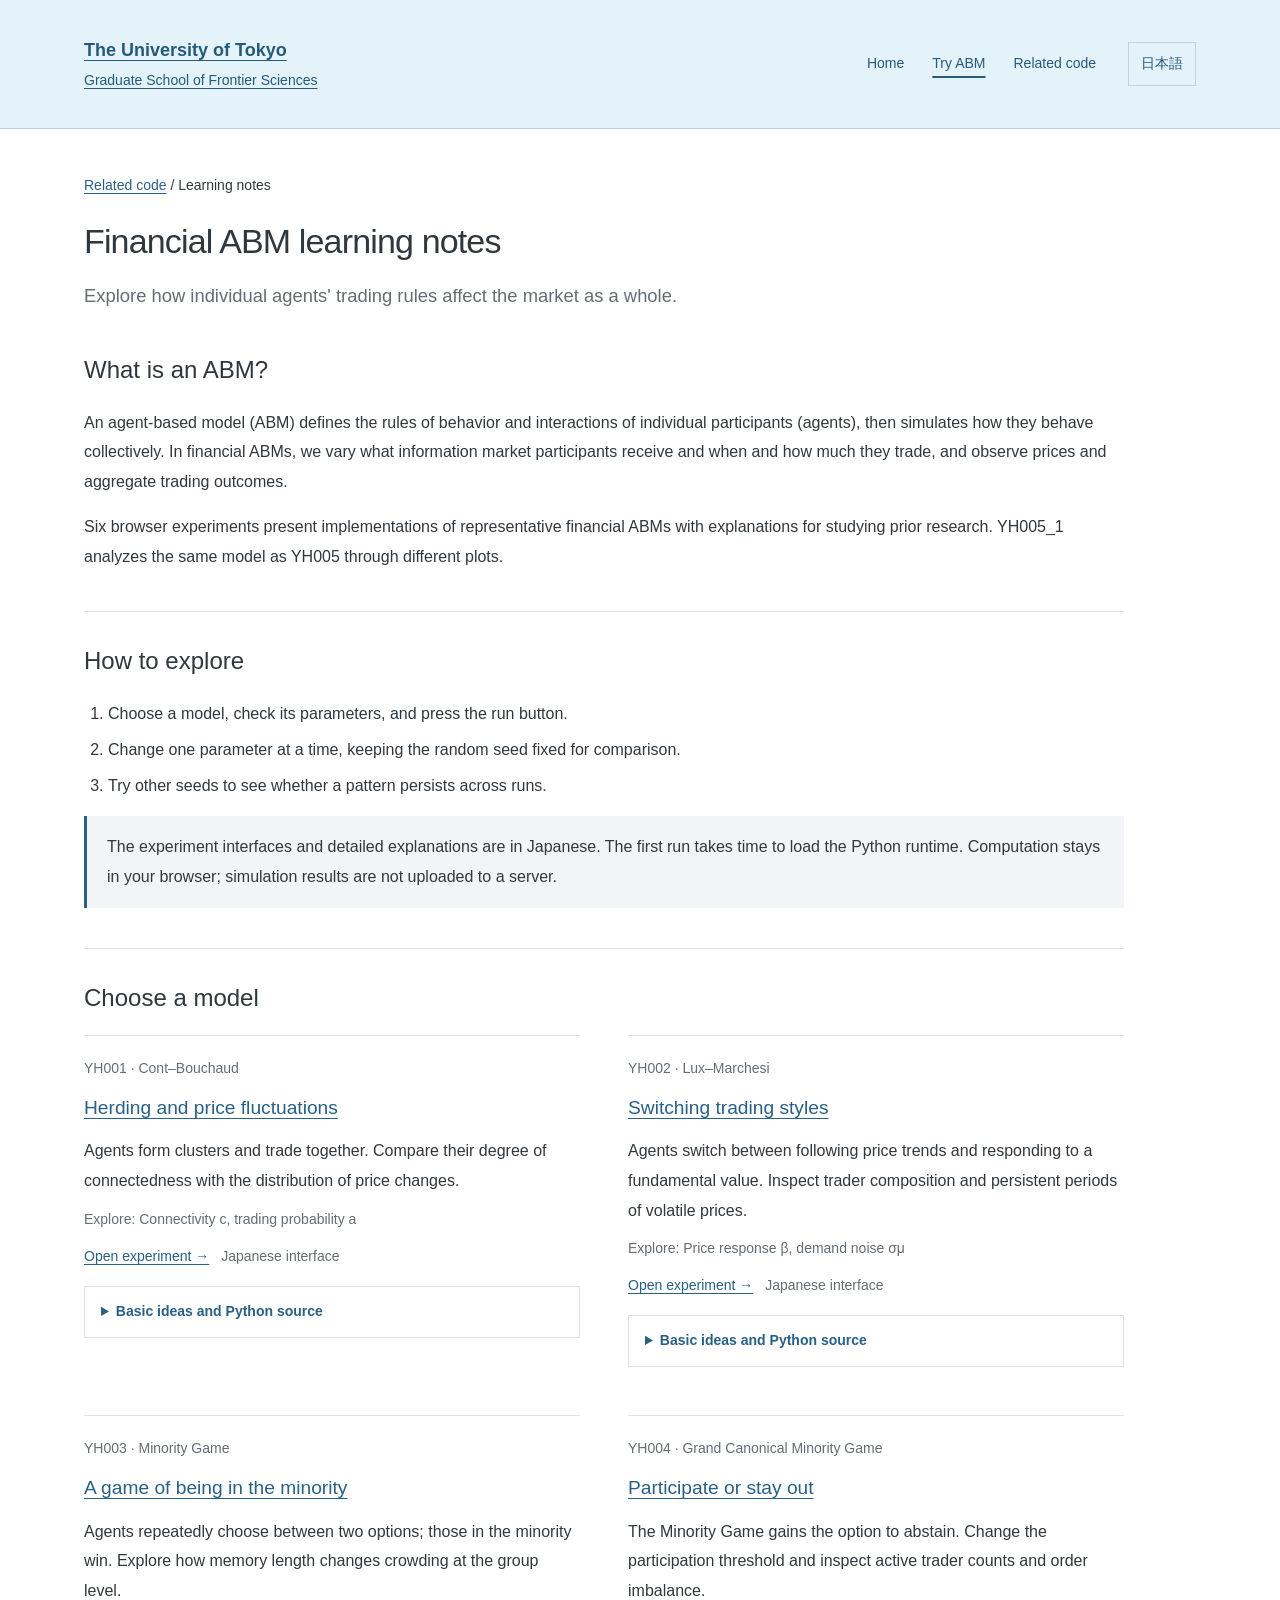
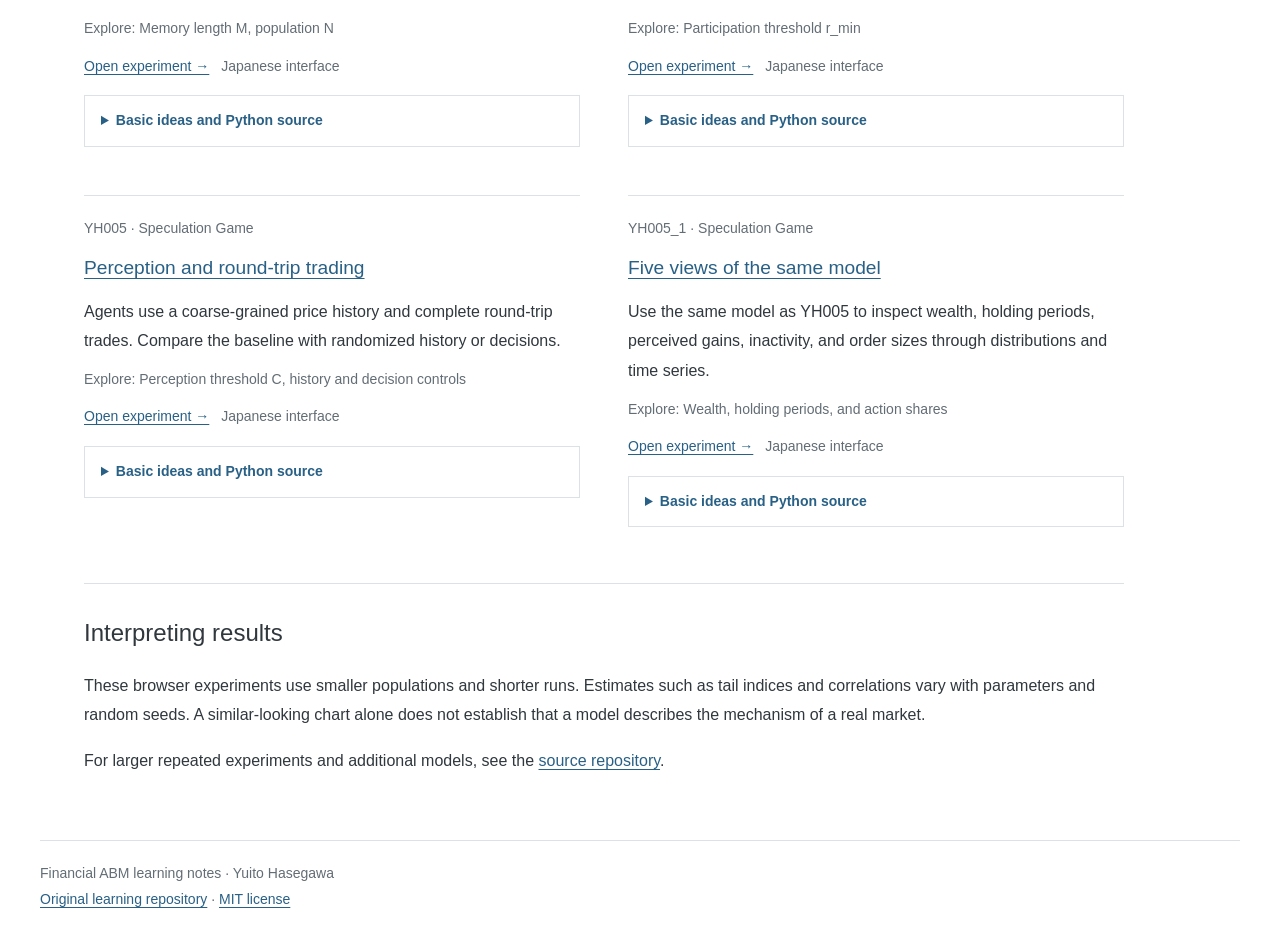
==== commit a05e98e2: "Replace university logos with affiliation text links across all pages" ====
--- a/abm/index.html
+++ b/abm/index.html
@@ -2,12 +2,12 @@
 <html lang="ja"><head><meta charset="utf-8"><meta name="viewport" content="width=device-width, initial-scale=1"><meta name="color-scheme" content="light dark">
 <title data-ja="金融 ABM 学習ノート | 長谷川結音" data-en="Financial ABM learning notes | Yuito Hasegawa">金融 ABM 学習ノート | 長谷川結音</title>
 <meta name="description" data-ja="金融市場のエージェントベースモデルを、解説と六つのブラウザ実験で学ぶノート。" data-en="Learning notes on financial agent-based models, with explanations and six browser experiments." content="金融市場のエージェントベースモデルを、解説と六つのブラウザ実験で学ぶノート。">
-<link rel="stylesheet" href="../assets/style.css?v=20261004-logos"><link rel="stylesheet" href="style.css"><script src="../assets/main.js?v=20261004-profile" defer></script><script src="assets/source-viewer.js" defer></script></head><body>
+<link rel="stylesheet" href="../assets/style.css?v=20261004-affiliation"><link rel="stylesheet" href="style.css"><script src="../assets/main.js?v=20261004-profile" defer></script><script src="assets/source-viewer.js" defer></script></head><body>
 <a class="skip-link" href="#main"><span class="ja">本文へ移動</span><span class="en" lang="en">Skip to content</span></a>
 <header class="site-header"><div class="header-inner page-shell">
   <div class="site-branding">
-        <a class="logo-link" href="https://www.u-tokyo.ac.jp/" aria-label="東京大学トップページ" data-label-ja="東京大学トップページ" data-label-en="The University of Tokyo home page"><img class="site-logo" src="../assets/utokyo-logo.jpg" alt="UTokyo" width="1500" height="1638"></a>
-        <a class="logo-link gsfs-logo-link" href="https://www.k.u-tokyo.ac.jp/" aria-label="新領域創成科学研究科トップページ" data-label-ja="新領域創成科学研究科トップページ" data-label-en="Graduate School of Frontier Sciences home page"><img class="gsfs-logo" src="../assets/gsfs-logo.svg" alt="Graduate School of Frontier Sciences, The University of Tokyo" width="458" height="116"></a>
+        <a class="affiliation-link university-link" href="https://www.u-tokyo.ac.jp/"><span class="ja">東京大学</span><span class="en" lang="en">The University of Tokyo</span></a>
+        <a class="affiliation-link graduate-school-link" href="https://www.k.u-tokyo.ac.jp/"><span class="ja">大学院新領域創成科学研究科</span><span class="en" lang="en">Graduate School of Frontier Sciences</span></a>
       </div>
   <nav aria-label="サイト内ナビゲーション" data-label-ja="サイト内ナビゲーション" data-label-en="Site navigation"><a data-page-link="../index.html" href="../index.html"><span class="ja">ホーム</span><span class="en" lang="en">Home</span></a><a data-page-link="index.html" href="index.html" aria-current="page"><span class="ja">ABMを試す</span><span class="en" lang="en">Try ABM</span></a><a data-page-link="../research.html" href="../research.html"><span class="ja">関連するコード</span><span class="en" lang="en">Related code</span></a></nav>
   <button id="lang" type="button" hidden aria-label="Switch to English"><span class="ja">English</span><span class="en" lang="en">日本語</span></button>
--- a/assets/style.css
+++ b/assets/style.css
@@ -34,7 +34,6 @@
 .skip-link { position: absolute; top: .5rem; left: 1rem; z-index: 2; padding: .5rem 1rem; background: var(--paper); transform: translateY(-200%); }
 .skip-link:focus { transform: translateY(0); }
 .site-header {
-  isolation: isolate;
   --link: #245a7a;
   --line: #b9d4e4;
   color: #234b63;
@@ -45,15 +44,13 @@
   display: flex;
   align-items: center;
   gap: 2rem;
-  min-height: 13rem;
+  min-height: 8rem;
   padding-block: 1.75rem;
 }
-/* Keep the supplied artwork intact; white blends into the pale blue header. */
-.site-branding { display: flex; align-items: center; gap: 1.5rem; min-width: 0; }
-.logo-link { display: block; flex: none; }
-.gsfs-logo-link { flex-shrink: 1; min-width: 0; }
-.site-logo { display: block; flex: none; width: 7.5rem; height: auto; mix-blend-mode: multiply; }
-.gsfs-logo { display: block; width: 15rem; max-width: 100%; height: auto; }
+.site-branding { display: flex; flex-direction: column; align-items: flex-start; gap: .35rem; min-width: 0; max-width: 30rem; }
+.affiliation-link { display: block; line-height: 1.5; }
+.university-link { font-size: 1.125rem; font-weight: 600; }
+.graduate-school-link { font-size: .875rem; }
 .site-header nav { display: flex; flex-wrap: wrap; gap: .25rem 1.75rem; margin-left: auto; }
 .site-header nav a { display: inline-block; padding: .5rem 0; font-size: .875rem; text-decoration: none; }
 .site-header nav a:hover { text-decoration: underline; }
@@ -110,9 +107,7 @@
 @media (max-width: 46rem) {
   .page-shell { padding-inline: 1.25rem; }
   .header-inner { flex-wrap: wrap; gap: 1rem; min-height: 0; padding-block: 1.25rem; }
-  .site-logo { width: 6rem; }
   .site-branding { flex-basis: 100%; }
-  .gsfs-logo { width: 13rem; }
   .site-header nav { order: 2; flex: 1; gap: .25rem 1rem; }
   #lang { order: 3; margin-left: auto; }
   .profile-layout { grid-template-columns: 1fr; gap: 2.25rem; padding: 2rem 0 3rem; }
